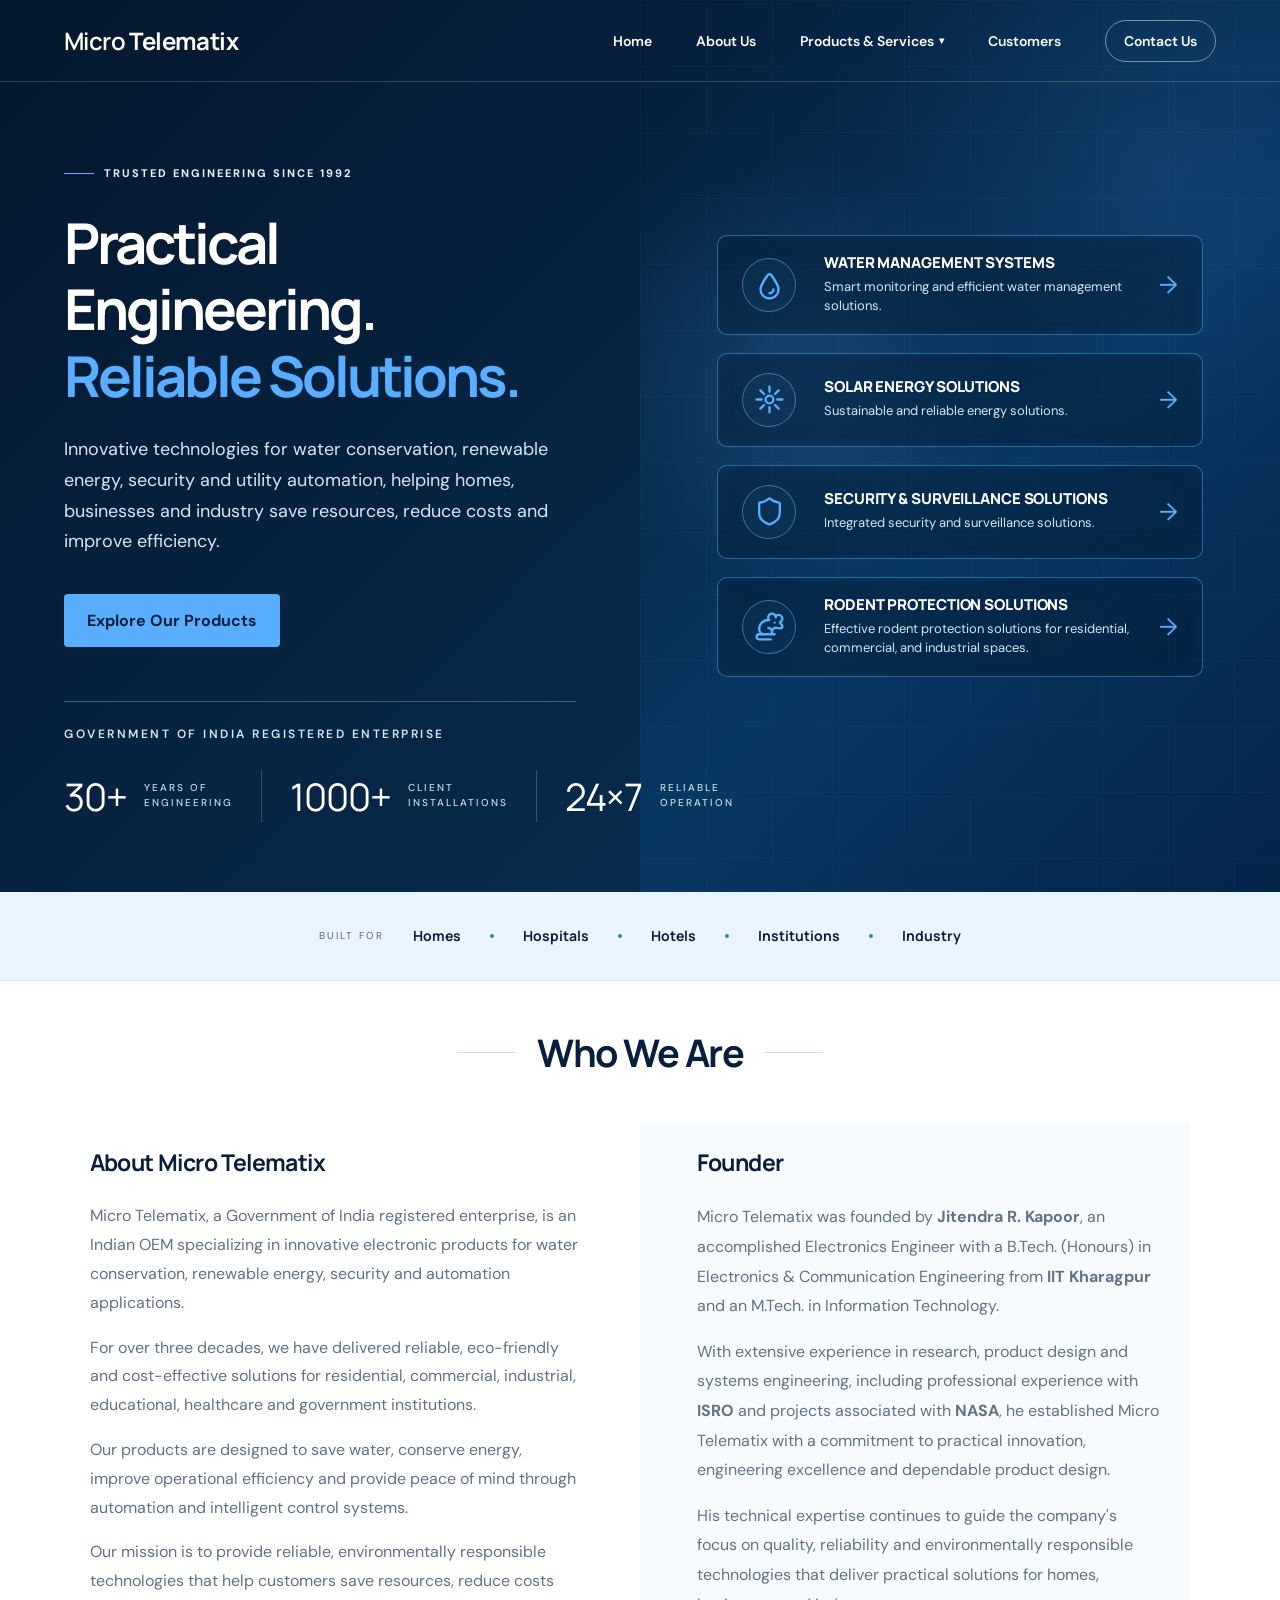
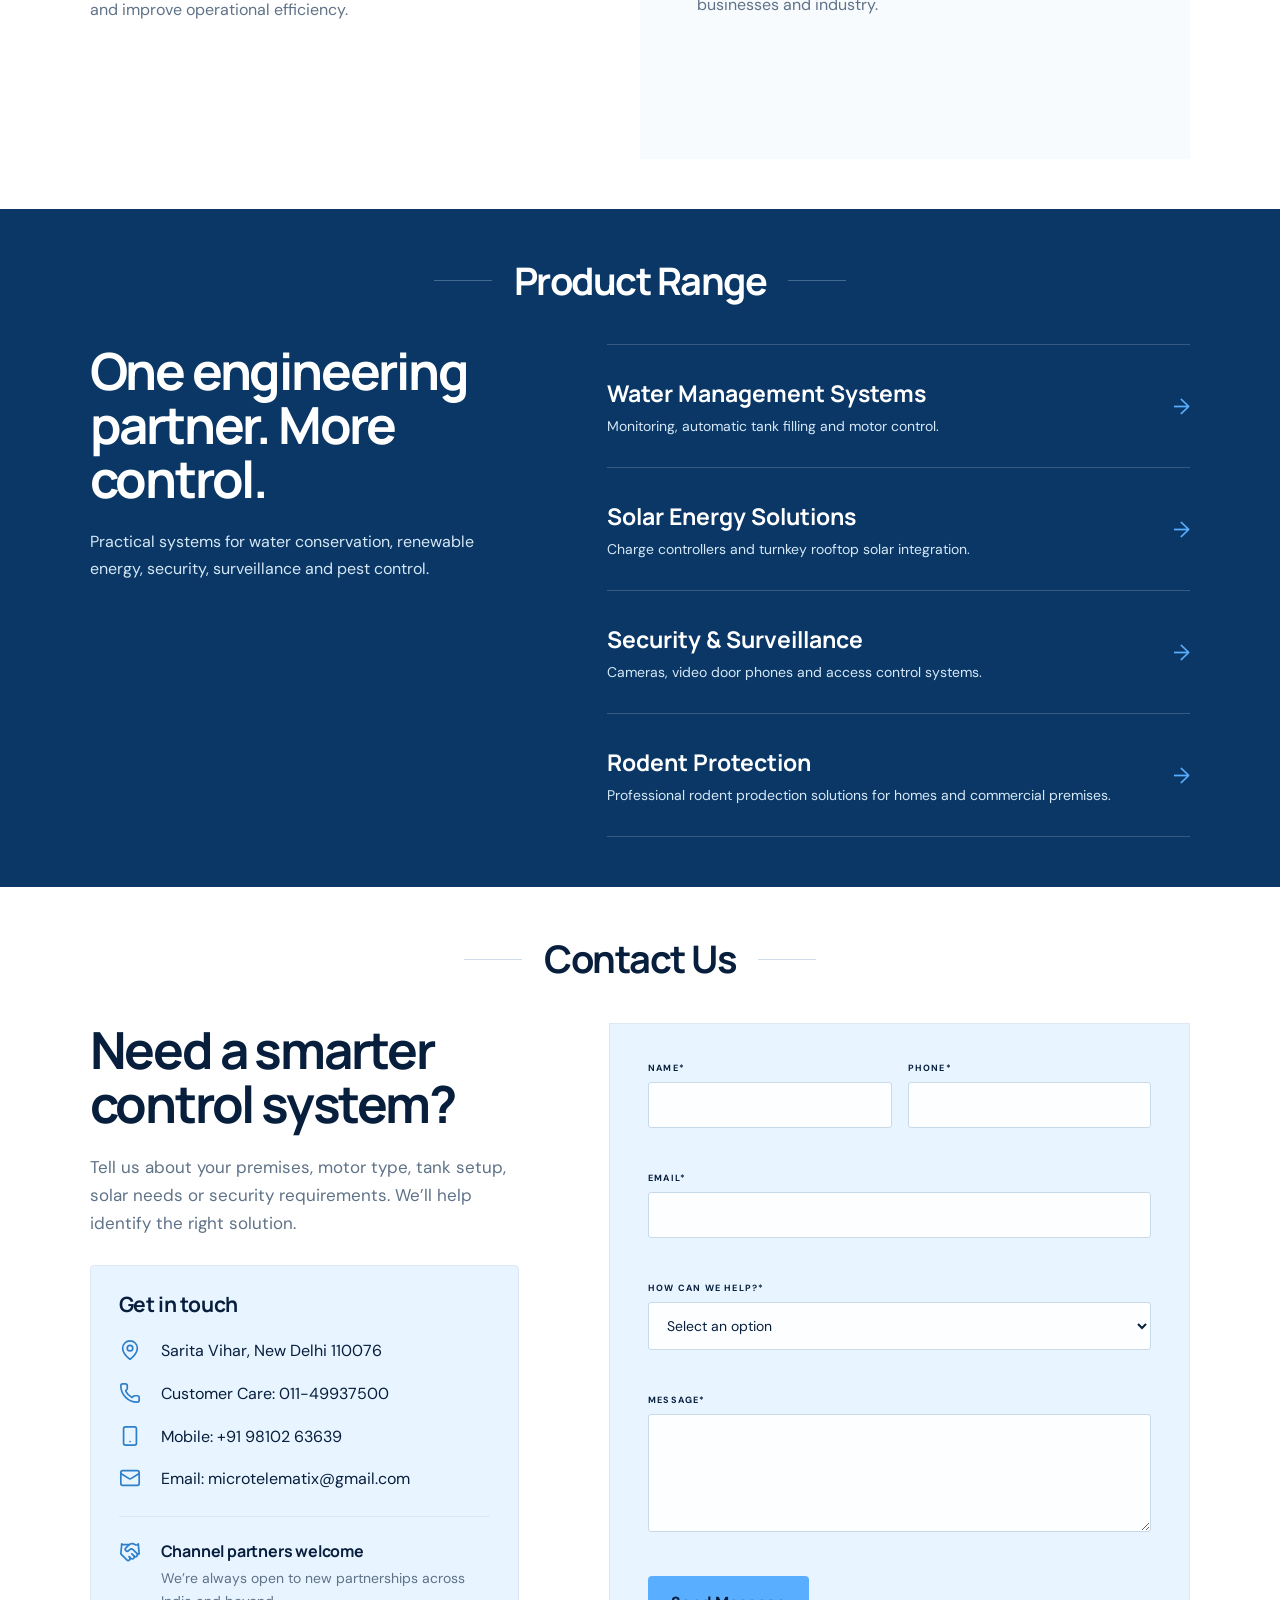
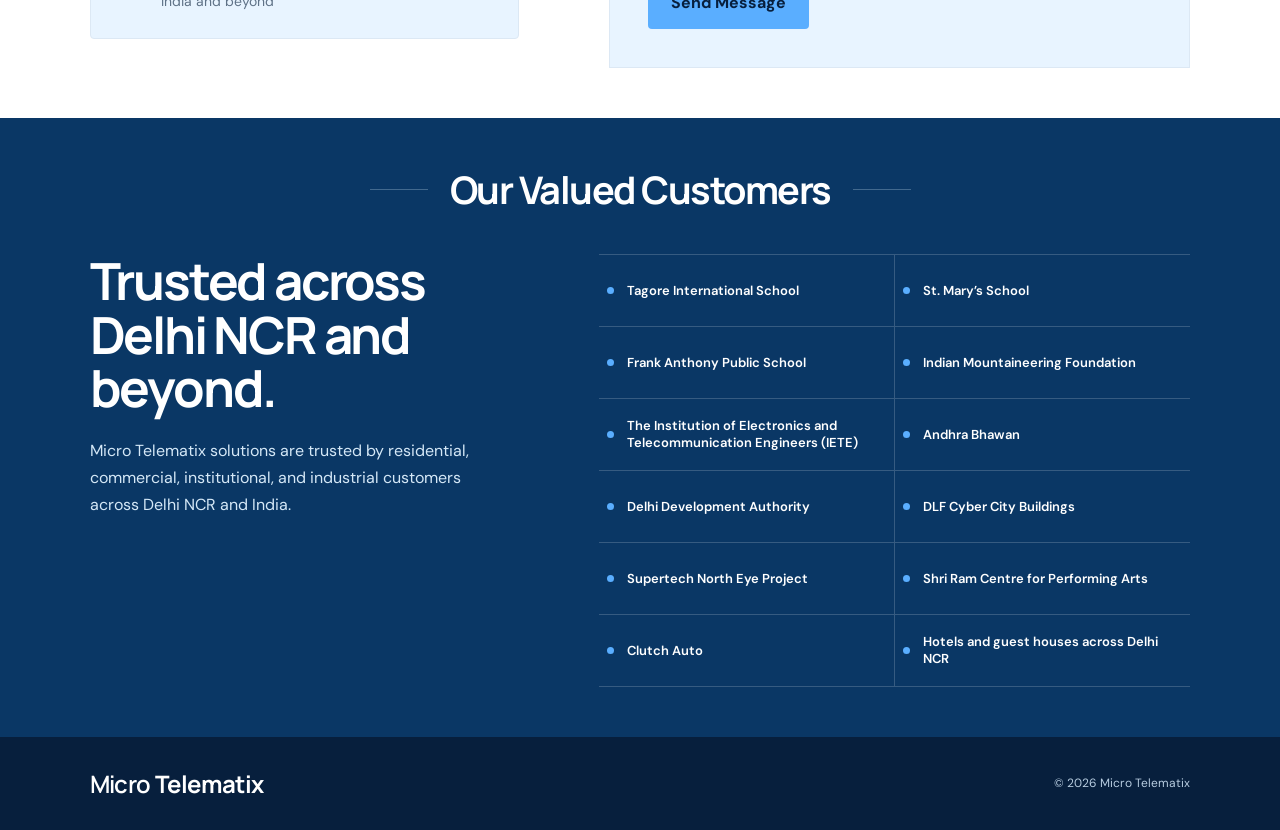
==== index.html @ 869d426f "Fix Web3Forms submission content type" ====
<!DOCTYPE html>
<html lang="en">
<head>
  <meta charset="UTF-8">
  <meta name="viewport" content="width=device-width, initial-scale=1.0">
  <meta name="description" content="Micro Telematix designs and manufactures reliable water conservation, motor control and solar electronics products.">
  <title>Micro Telematix | Smart Water & Energy Solutions</title>
  <link rel="preconnect" href="https://fonts.googleapis.com">
  <link rel="preconnect" href="https://fonts.gstatic.com" crossorigin>
  <link href="https://fonts.googleapis.com/css2?family=DM+Sans:wght@400;500;600;700&family=Manrope:wght@600;700;800&display=swap" rel="stylesheet">
  <link rel="stylesheet" href="styles.css">
</head>
<body>
  <header class="site-header">
    <a class="brand" href="#home" aria-label="Micro Telematix home">
      <span>Micro <strong>Telematix</strong></span>
    </a>
    <button class="menu-toggle" type="button" aria-label="Open navigation" aria-expanded="false">
      <span></span><span></span>
    </button>
    <nav class="site-nav" aria-label="Main navigation">
      <a href="#home">Home</a>
      <a href="#about">About Us</a>
      <div class="nav-dropdown">
        <a class="dropdown-trigger" href="#products" aria-haspopup="true">Products &amp; Services <span>▾</span></a>
        <div class="dropdown-menu" aria-label="Products and services">
          <a href="water-solutions.html">Water Management</a>
          <a href="solar-solutions.html">Solar Energy Solutions</a>
          <a href="security-surveillance.html">Security &amp; Surveillance</a>
          <a href="pest-control.html">Rodent Protection</a>
        </div>
      </div>
      <a href="#customers">Customers</a>
      <a class="nav-cta" href="#contact">Contact Us</a>
    </nav>
  </header>

  <main>
    <section class="hero" id="home">
      <div class="hero-content">
        <p class="eyebrow"><span></span> Trusted engineering since 1992</p>
        <h1>Practical Engineering.<br><em>Reliable Solutions.</em></h1>
        <p class="hero-copy">Innovative technologies for water conservation, renewable energy, security and utility automation, helping homes, businesses and industry save resources, reduce costs and improve efficiency.</p>
        <div class="hero-actions">
          <a class="button button-primary" href="#products">Explore Our Products</a>
        </div>
        <p class="registration-line">Government of India Registered Enterprise</p>
        <div class="hero-proof" aria-label="Company highlights">
          <div><strong>30+</strong><span>Years of<br>Engineering</span></div>
          <div><strong>1000+</strong><span>Client<br>Installations</span></div>
          <div><strong>24×7</strong><span>Reliable<br>Operation</span></div>
        </div>
      </div>
      <div class="hero-visual" aria-label="Integrated electronic systems links">
        <a class="solution-box box-water" href="water-solutions.html">
          <span class="box-icon" aria-hidden="true">
            <svg class="lucide-icon" viewBox="0 0 24 24"><path d="M12 22a7 7 0 0 0 7-7c0-2.8-3.8-8.5-5.7-11.1a1.6 1.6 0 0 0-2.6 0C8.8 6.5 5 12.2 5 15a7 7 0 0 0 7 7Z"></path><path d="M12 18a3 3 0 0 0 3-3"></path></svg>
          </span>
          <span class="solution-copy"><strong>Water Management Systems</strong><small>Smart monitoring and efficient water management solutions.</small></span>
          <b>→</b>
        </a>
        <a class="solution-box box-solar" href="solar-solutions.html">
          <span class="box-icon" aria-hidden="true">
            <svg class="lucide-icon" viewBox="0 0 24 24"><path d="M12 2v4"></path><path d="M12 18v4"></path><path d="m4.93 4.93 2.83 2.83"></path><path d="m16.24 16.24 2.83 2.83"></path><path d="M2 12h4"></path><path d="M18 12h4"></path><path d="m4.93 19.07 2.83-2.83"></path><path d="m16.24 7.76 2.83-2.83"></path><circle cx="12" cy="12" r="3"></circle></svg>
          </span>
          <span class="solution-copy"><strong>Solar Energy Solutions</strong><small>Sustainable and reliable energy solutions.</small></span>
          <b>→</b>
        </a>
        <a class="solution-box box-security" href="security-surveillance.html">
          <span class="box-icon" aria-hidden="true">
            <svg class="lucide-icon" viewBox="0 0 24 24"><path d="M20 13c0 5-3.5 7.5-7.66 8.95a1 1 0 0 1-.68-.01C7.5 20.5 4 18 4 13V6a1 1 0 0 1 1-1c2 0 4.5-1.2 6.24-2.72a1.17 1.17 0 0 1 1.52 0C14.51 3.81 17 5 19 5a1 1 0 0 1 1 1z"></path></svg>
          </span>
          <span class="solution-copy"><strong>Security &amp; Surveillance Solutions</strong><small>Integrated security and surveillance solutions.</small></span>
          <b>→</b>
        </a>
        <a class="solution-box box-automation" href="pest-control.html">
          <span class="box-icon" aria-hidden="true">
            <svg class="lucide-icon" viewBox="0 0 24 24"><path d="M13 22H4a2 2 0 0 1 0-4h12"></path><path d="M13.236 18a3 3 0 0 0-2.2-5"></path><path d="M16 9h.01"></path><path d="M16.82 3.94a3 3 0 1 1 3.237 4.868l1.815 2.587a1.5 1.5 0 0 1-1.5 2.1l-2.872-.453a3 3 0 0 0-3.5 3"></path><path d="M17 4.988a3 3 0 1 0-5.2 2.052A7 7 0 0 0 4 14.015 4 4 0 0 0 8 18"></path></svg>
          </span>
          <span class="solution-copy"><strong>Rodent Protection Solutions</strong><small>Effective rodent protection solutions for residential, commercial, and industrial spaces.</small></span>
          <b>→</b>
        </a>
      </div>
    </section>

    <section class="trust-strip">
      <span>Built for</span>
      <p>Homes</p><i></i><p>Hospitals</p><i></i><p>Hotels</p><i></i><p>Institutions</p><i></i><p>Industry</p>
    </section>

    <section class="about section" id="about">
      <div class="section-heading">
        <h2>Who We Are</h2>
      </div>
      <div class="about-panel">
        <div class="about-column">
          <h3>About Micro Telematix</h3>
          <p class="lead">Micro Telematix, a Government of India registered enterprise, is an Indian OEM specializing in innovative electronic products for water conservation, renewable energy, security and automation applications.</p>
          <p>For over three decades, we have delivered reliable, eco-friendly and cost-effective solutions for residential, commercial, industrial, educational, healthcare and government institutions.</p>
          <p>Our products are designed to save water, conserve energy, improve operational efficiency and provide peace of mind through automation and intelligent control systems.</p>
          <p>Our mission is to provide reliable, environmentally responsible technologies that help customers save resources, reduce costs and improve operational efficiency.</p>
        </div>
        <div class="about-column founder-column">
          <h3>Founder</h3>
          <p>Micro Telematix was founded by <strong>Jitendra R. Kapoor</strong>, an accomplished Electronics Engineer with a B.Tech. (Honours) in Electronics &amp; Communication Engineering from <strong>IIT Kharagpur</strong> and an M.Tech. in Information Technology.</p>
          <p>With extensive experience in research, product design and systems engineering, including professional experience with <strong>ISRO</strong> and projects associated with <strong>NASA</strong>, he established Micro Telematix with a commitment to practical innovation, engineering excellence and dependable product design.</p>
          <p>His technical expertise continues to guide the company's focus on quality, reliability and environmentally responsible technologies that deliver practical solutions for homes, businesses and industry.</p>
        </div>
      </div>
    </section>

    <section class="expertise section" id="products">
      <div class="section-heading section-heading-light">
        <h2>Product Range</h2>
      </div>
      <div class="expertise-intro">
        <h2>One engineering<br>partner. More control.</h2>
        <p>Practical systems for water conservation, renewable energy, security, surveillance and pest control.</p>
      </div>
      <div class="expertise-list">
        <a href="water-solutions.html"><div><h3>Water Management Systems</h3><p>Monitoring, automatic tank filling and motor control.</p></div><b>→</b></a>
        <a href="solar-solutions.html"><div><h3>Solar Energy Solutions</h3><p>Charge controllers and turnkey rooftop solar integration.</p></div><b>→</b></a>
        <a href="security-surveillance.html"><div><h3>Security & Surveillance</h3><p>Cameras, video door phones and access control systems.</p></div><b>→</b></a>
        <a href="pest-control.html"><div><h3>Rodent Protection</h3><p>Professional rodent prodection solutions for homes and commercial premises.</p></div><b>→</b></a>
      </div>
    </section>

    <section class="contact section" id="contact">
      <div class="section-heading">
        <h2>Contact Us</h2>
      </div>
      <div class="contact-copy">
        <h2>Need a smarter control system?</h2>
        <p>Tell us about your premises, motor type, tank setup, solar needs or security requirements. We’ll help identify the right solution.</p>
        <div class="contact-info-card">
          <h3>Get in touch</h3>
          <div class="contact-rows">
            <p class="contact-row"><svg class="lucide-icon" viewBox="0 0 24 24" aria-hidden="true"><path d="M20 10c0 4.993-5.539 10.193-7.399 11.799a1 1 0 0 1-1.202 0C9.539 20.193 4 14.993 4 10a8 8 0 0 1 16 0"></path><circle cx="12" cy="10" r="3"></circle></svg><span>Sarita Vihar, New Delhi 110076</span></p>
            <p class="contact-row"><svg class="lucide-icon" viewBox="0 0 24 24" aria-hidden="true"><path d="M13.832 16.568a1 1 0 0 0 1.213-.303l.355-.465A2 2 0 0 1 17 15h3a2 2 0 0 1 2 2v3a2 2 0 0 1-2 2A18 18 0 0 1 2 4a2 2 0 0 1 2-2h3a2 2 0 0 1 2 2v3a2 2 0 0 1-.8 1.6l-.468.351a1 1 0 0 0-.292 1.233 14 14 0 0 0 6.392 6.384"></path></svg><span>Customer Care: 011-49937500</span></p>
            <p class="contact-row"><svg class="lucide-icon" viewBox="0 0 24 24" aria-hidden="true"><rect width="14" height="20" x="5" y="2" rx="2" ry="2"></rect><path d="M12 18h.01"></path></svg><span>Mobile: +91 98102 63639</span></p>
            <p class="contact-row"><svg class="lucide-icon" viewBox="0 0 24 24" aria-hidden="true"><rect width="20" height="16" x="2" y="4" rx="2"></rect><path d="m22 7-8.97 5.7a1.94 1.94 0 0 1-2.06 0L2 7"></path></svg><a href="mailto:microtelematix@gmail.com">Email: microtelematix@gmail.com</a></p>
          </div>
          <div class="contact-card-divider"></div>
          <div class="contact-partner">
            <svg class="lucide-icon" viewBox="0 0 24 24" aria-hidden="true"><path d="m11 17 2 2a1 1 0 1 0 3-3"></path><path d="m14 14 2.5 2.5a1 1 0 1 0 3-3l-3.88-3.88a3 3 0 0 0-4.24 0l-.88.88a1 1 0 1 1-3-3l2.81-2.81a5.79 5.79 0 0 1 7.06-.87l.47.28a2 2 0 0 0 1.42.25L21 4"></path><path d="m21 3 1 11h-2"></path><path d="M3 3 2 14l6.5 6.5a1 1 0 1 0 3-3"></path><path d="M3 4h8"></path></svg>
            <div>
              <h4>Channel partners welcome</h4>
              <p>We’re always open to new partnerships across India and beyond</p>
            </div>
          </div>
        </div>
      </div>
      <form class="contact-form" action="https://api.web3forms.com/submit" method="POST" novalidate>
        <input type="hidden" name="access_key" value="400d9bea-aa05-4af8-a674-e8eb650a8ede">
        <input type="hidden" name="from_name" value="Micro Telematix Website">
        <input type="hidden" name="subject" value="New website enquiry">

        <div class="form-row">
          <label>Name*<input type="text" name="Name" required aria-describedby="name-error"><small class="field-error" id="name-error"></small></label>
          <label>Phone*<input type="tel" name="Phone" required aria-describedby="phone-error"><small class="field-error" id="phone-error"></small></label>
        </div>
        <label>Email*<input type="email" name="Email" required aria-describedby="email-error"><small class="field-error" id="email-error"></small></label>
        <label>How Can We Help?*
          <select name="Subject" required aria-describedby="subject-error">
            <option value="">Select an option</option>
            <option value="product-enquiry">Product Enquiry</option>
            <option value="installation-enquiry">Installation Enquiry</option>
            <option value="customer-support">Customer Support</option>
            <option value="dealer-enquiry">Dealer Enquiry</option>
            <option value="general-enquiry">General Enquiry</option>
          </select>
          <small class="field-error" id="subject-error"></small>
        </label>
        <div class="form-row dealer-extra-fields" hidden>
          <label>Business Name*<input type="text" name="Business Name" aria-describedby="business-name-error"><small class="field-error" id="business-name-error"></small></label>
          <label>Place of Business*<input type="text" name="Place of Business" aria-describedby="place-business-error"><small class="field-error" id="place-business-error"></small></label>
        </div>
        <label>Message*<textarea name="Message" rows="5" required aria-describedby="message-error"></textarea><small class="field-error" id="message-error"></small></label>
        <button class="button button-primary" type="submit">Send Message</button>
      </form>
    </section>

    <section class="customers section" id="customers">
      <div class="section-heading section-heading-light">
        <h2>Our Valued Customers</h2>
      </div>
      <div class="customers-heading">
        <h2>Trusted across<br>Delhi NCR and beyond.</h2>
        <p>Micro Telematix solutions are trusted by residential, commercial, institutional, and industrial customers across Delhi NCR and India.</p>
      </div>
      <div class="customer-list" aria-label="Selected Micro Telematix customers">
        <span>Tagore International School</span>
        <span>St. Mary’s School</span>
        <span>Frank Anthony Public School</span>
        <span>Indian Mountaineering Foundation</span>
        <span>The Institution of Electronics and Telecommunication Engineers (IETE)</span>
        <span>Andhra Bhawan</span>
        <span>Delhi Development Authority</span>
        <span>DLF Cyber City Buildings</span>
        <span>Supertech North Eye Project</span>
        <span>Shri Ram Centre for Performing Arts</span>
        <span>Clutch Auto</span>
        <span>Hotels and guest houses across Delhi NCR</span>
      </div>
    </section>

  </main>

  <footer>
    <a class="brand brand-light" href="#home">
      <span>Micro <strong>Telematix</strong></span>
    </a>
    <p>© <span id="year"></span> Micro Telematix</p>
  </footer>

  <script src="script.js"></script>
</body>
</html>
---- styles.css ----
:root {
  --ink: #071f3d;
  --ink-soft: #5f7287;
  --green: #2e7fca;
  --green-dark: #0a3765;
  --mint: #e8f4ff;
  --lime: #5aaeff;
  --cream: #ffffff;
  --white: #fff;
  --line: rgba(16, 43, 42, .14);
  --primary: #1269d3;
  --text-secondary: #26394d;
  --bg-light: #f7fbff;
  --bg-lighter: #f8fbff;
  --border-light: #dce8f4;
  --text-muted: #43566b;
  --hero-bg: #05172d;
  --hero-bg-secondary: #062746;
  --hero-bg-tertiary: #051d38;
  --hero-accent: #4da8ff;
  --hero-accent-light: #73beff;
  --hero-text: #f7fafc;
  --hero-muted: #d6e5f2;
  --display: "Manrope", sans-serif;
  --body: "DM Sans", sans-serif;
}

* { box-sizing: border-box; }
html { scroll-behavior: smooth; }
body { margin: 0; color: var(--ink); background: var(--cream); font-family: var(--body); }
a { color: inherit; text-decoration: none; }
button { font: inherit; }

.site-header {
  height: 82px; padding: 0 5vw; display: flex; align-items: center; justify-content: space-between;
  position: absolute; z-index: 10; width: 100%; border-bottom: 1px solid rgba(255,255,255,.18);
  color: white;
}
.brand { display: flex; align-items: center; gap: 11px; font: 600 24px var(--display); letter-spacing: -.6px; }
.site-nav { display: flex; align-items: center; gap: 44px; font-size: 14px; font-weight: 600; }
.site-nav a:not(.nav-cta):hover { color: var(--lime); }
.nav-cta { padding: 11px 18px; border: 1px solid rgba(255,255,255,.45); border-radius: 30px; }
.nav-dropdown { position: relative; }
.dropdown-trigger { display: inline-flex; align-items: center; gap: 5px; }
.dropdown-trigger span { font-size: 10px; }
.dropdown-menu { min-width: 230px; display: none; position: absolute; top: calc(100% + 18px); left: 0; padding: 12px; background: white; color: var(--ink); border-radius: 10px; box-shadow: 0 20px 55px rgba(13,45,76,.18); }
.dropdown-menu::before { content: ""; position: absolute; left: 0; right: 0; top: -18px; height: 18px; }
.dropdown-menu a { display: block; padding: 12px 13px; border-radius: 7px; color: var(--ink); }
.dropdown-menu a:hover { background: var(--mint); color: var(--ink); }
.nav-dropdown:hover .dropdown-menu, .nav-dropdown:focus-within .dropdown-menu { display: block; }
.menu-toggle { display: none; border: 0; background: none; padding: 8px; }

.hero { min-height: fit-content; display: grid; grid-template-columns: minmax(0, 1fr) minmax(0, 1fr); background: linear-gradient(135deg, #05172d, #082b4d 70%, #061d38); color: white; overflow: hidden; }
.page-hero { padding: 160px 7vw 95px; background: linear-gradient(135deg, var(--hero-bg), var(--hero-bg-secondary) 58%, var(--hero-bg-tertiary)); color: var(--hero-text); }
.page-hero h1 { max-width: 920px; }
.page-hero-subtitle { margin: 0 0 24px; color: var(--hero-accent-light); font: 800 clamp(26px, 3vw, 38px)/1.15 var(--display); letter-spacing: -1.4px; }
.page-hero > p:last-child { max-width: 720px; color: var(--hero-muted); font-size: 18px; line-height: 1.7; }
.solution-hero { color: var(--hero-text); }
.solution-hero-copy { position: relative; z-index: 2; }
.solution-hero .eyebrow { color: var(--hero-accent-light); }
.solution-hero .eyebrow span { width: 30px; background: var(--hero-accent); }
.solution-hero h1 { color: var(--hero-text); text-transform: none; }
.solution-hero .page-hero-subtitle { margin: -8px 0 24px; max-width: 680px; color: var(--hero-accent-light); font: 800 clamp(26px, 3vw, 38px)/1.15 var(--display); letter-spacing: -1.4px; }
.solution-hero-copy > p:not(.eyebrow, .page-hero-subtitle) { max-width: 590px; margin: 0; color: var(--hero-muted); font-size: 18px; line-height: 1.7; }
.solution-hero-visual { position: relative; z-index: 1; }
.solution-hero-visual svg, .solution-hero-visual > * { position: relative; z-index: 1; }
.solution-line-art { width: min(100%, 580px); height: auto; }
.solution-line-art * { fill: none; stroke: var(--hero-accent-light); stroke-width: 2; stroke-linecap: round; stroke-linejoin: round; opacity: .86; filter: drop-shadow(0 0 5px rgba(90,174,255,.34)); }
.water-products { background: linear-gradient(180deg, #fff 0%, var(--bg-light) 100%); }
.section-heading { margin-bottom: 48px; text-align: center; }
.section .section-heading h2 { display: inline-flex; align-items: center; gap: 22px; margin: 0; color: var(--ink); font: 700 clamp(28px, 3vw, 38px)/1.15 var(--display); letter-spacing: -1.5px; }
.section .section-heading h2::before, .section .section-heading h2::after { content: ""; width: 58px; height: 1px; flex: 0 1 58px; background: #cfdcea; }
.section .section-heading h2 span { color: var(--primary); }
.section .section-heading-light h2 { color: white; }
.section .section-heading-light h2::before, .section .section-heading-light h2::after { background: rgba(213,232,247,.28); }
.water-solution-rows { display: grid; gap: 38px; }
.water-solution-row { display: grid; grid-template-columns: .92fr 1fr 1fr; gap: 22px; align-items: stretch; }
.solution-category { padding: 32px 34px; background: linear-gradient(135deg, #eef7ff 0%, #f9fcff 100%); border-radius: 8px; }
.solution-category span { display: block; margin-bottom: 18px; color: var(--primary); font: 800 42px/1 var(--display); letter-spacing: -1.8px; }
.solution-category h3 { margin: 0 0 24px; color: var(--ink); font-size: 17px; line-height: 1.55; text-transform: uppercase; letter-spacing: -.2px; }
.solution-category p { margin: 0; color: var(--text-muted); font-size: 14px; line-height: 1.7; }

.card { padding: 26px 28px; background: white; border: 1px solid var(--border-light); border-radius: 8px; transition: transform .22s ease, box-shadow .22s ease; }
.card--hover:hover { transform: translateY(-4px); box-shadow: 0 24px 58px rgba(7,31,61,.14); }
.card--large { min-height: 260px; }

.solution-product-card { display: grid; grid-template-columns: 42% 1fr; gap: 24px; align-items: center; min-height: 260px; box-shadow: 0 18px 46px rgba(7,31,61,.1); }
.solution-product-card img { width: 100%; height: 190px; object-fit: contain; display: block; }
.solution-product-card h3 { margin: 0 0 10px; color: var(--primary); font-size: 22px; letter-spacing: -.5px; }
.solution-product-card p { margin: 0 0 16px; color: var(--ink); font-weight: 700; line-height: 1.45; }
.solution-product-card ul { margin: 0 0 18px; padding-left: 17px; color: var(--text-secondary); font-size: 13px; line-height: 1.7; }
.solution-product-card a { color: var(--primary); font-size: 13px; font-weight: 800; }
.solution-product-card a span { margin-left: 8px; }
.water-benefits-strip { margin-top: 46px; display: grid; grid-template-columns: repeat(4, 1fr); gap: 1px; padding: 28px 32px; background: #eef6ff; border-radius: 8px; }
.water-benefits-strip article { padding: 0 24px; border-left: 1px solid #d5e6f7; }
.water-benefits-strip article:first-child { border-left: 0; }
.water-benefits-strip strong { display: block; margin-bottom: 7px; color: var(--ink); font-size: 14px; }
.water-benefits-strip p { margin: 0; color: var(--text-muted); font-size: 13px; line-height: 1.55; }
.product-tabs { display: grid; gap: 34px; }
.tab-list { display: flex; justify-content: center; gap: 14px; overflow-x: auto; padding: 4px 4px 12px; scrollbar-width: thin; }
.tab-button { flex: 0 0 auto; display: inline-flex; align-items: center; gap: 10px; padding: 14px 22px; border: 1px solid var(--primary); border-radius: 999px; background: white; color: var(--primary); font: 800 14px/1 var(--body); box-shadow: 0 12px 30px rgba(7,31,61,.08); cursor: pointer; transition: background .2s ease, color .2s ease, border-color .2s ease, box-shadow .2s ease, transform .2s ease; white-space: nowrap; }
.tab-button .lucide-icon { width: 19px; height: 19px; flex: 0 0 auto; stroke-width: 2; }
.tab-button:hover { transform: translateY(-2px); box-shadow: 0 16px 36px rgba(7,31,61,.12); }
.tab-button:focus-visible { outline: 3px solid rgba(77,168,255,.35); outline-offset: 3px; }
.tab-button.is-active { background: var(--primary); color: white; border-color: var(--primary); box-shadow: 0 18px 42px rgba(18,105,211,.22); }
.tab-panel { animation: tabFade .22s ease both; }
.tab-panel[hidden] { display: none; }
@keyframes tabFade { from { opacity: 0; transform: translateY(8px); } to { opacity: 1; transform: translateY(0); } }
.tab-panel-intro { max-width: 820px; margin: 0 auto 28px; text-align: center; }
.tab-panel-intro h3 { margin: 0 0 12px; color: var(--ink); font: 800 clamp(26px, 3vw, 40px)/1.12 var(--display); letter-spacing: -1.2px; }
.tab-panel-intro p { margin: 0; color: var(--ink-soft); font-size: 17px; line-height: 1.7; }
.tab-panel-intro strong { display: block; margin: 0 0 16px; color: var(--primary); font: 800 20px/1.3 var(--display); letter-spacing: -.3px; }
.water-tab-benefits { display: flex; flex-wrap: wrap; justify-content: center; gap: 10px; margin: 0 auto 28px; max-width: 980px; }
.water-tab-benefits span { display: inline-flex; align-items: center; gap: 8px; padding: 10px 14px; border: 1px solid #d7e7f5; border-radius: 999px; background: #f5faff; color: var(--text-secondary); font-size: 13px; font-weight: 700; }
.water-tab-benefits span::before { content: "✓"; color: var(--primary); font-weight: 900; }
.tab-product-grid { display: grid; gap: 22px; }
.tab-product-grid.three-up { grid-template-columns: repeat(3, minmax(0, 1fr)); }
.tab-product-card { display: flex; flex-direction: column; min-height: 100%; padding: 26px; border-radius: 10px; box-shadow: 0 18px 42px rgba(7,31,61,.08); transition: transform .22s ease, box-shadow .22s ease, border-color .22s ease; }
.tab-product-card figure, .tab-feature-layout figure { display: flex; align-items: center; justify-content: center; margin: 0; background: var(--bg-light); border: 1px solid #e1ebf5; border-radius: 10px; overflow: hidden; }
.tab-product-card figure { height: 235px; margin-bottom: 22px; }
.tab-product-card img, .tab-feature-layout img { max-width: 88%; max-height: 88%; width: auto; height: auto; object-fit: contain; display: block; }
.tab-product-card h4 { margin: 0 0 12px; color: var(--primary); font: 800 21px/1.25 var(--display); letter-spacing: -.4px; }
.tab-product-card p { margin: 0 0 16px; color: var(--ink); line-height: 1.55; }
.tab-product-card ul, .tab-feature-list { margin: 0 0 22px; padding: 0; list-style: none; color: var(--text-secondary); line-height: 1.65; }
.tab-product-card li, .tab-feature-list li { position: relative; padding-left: 22px; }
.tab-product-card li::before, .tab-feature-list li::before { content: "✓"; position: absolute; left: 0; color: var(--primary); font-weight: 900; }
.tab-product-check-list li { display: flex; align-items: flex-start; gap: 10px; padding-left: 0; }
.tab-product-check-list li::before { content: none; }
.tab-product-check-list .lucide-icon { width: 20px; height: 20px; flex: 0 0 20px; margin-top: 2px; color: var(--primary); stroke-width: 2; }
.tab-product-card a:not(.button) { margin-top: auto; color: var(--primary); font-weight: 800; font-size: 14px; }
.tab-product-card a span { margin-left: 7px; }
.tab-feature-layout { display: grid; grid-template-columns: minmax(280px, .8fr) minmax(0, 1.2fr); gap: 42px; align-items: center; padding: 36px; border-radius: 10px; box-shadow: 0 18px 42px rgba(7,31,61,.08); }
.tab-feature-layout figure { min-height: 380px; }
.tab-feature-layout .tab-panel-intro { margin: 0; text-align: left; max-width: none; }
.tab-feature-list { display: grid; grid-template-columns: repeat(2, minmax(0, 1fr)); gap: 8px 22px; margin-top: 24px; }
.tab-feature-layout .button { margin-top: 4px; }
.borewell-card { grid-template-columns: minmax(280px, 40%) minmax(0, 60%); gap: 46px; align-items: stretch; }
.borewell-card figure { flex-direction: column; gap: 20px; min-height: 100%; padding: 26px; background: #f4f9ff; }
.borewell-card figure span { align-self: flex-start; color: var(--primary); font-size: 12px; font-weight: 800; letter-spacing: 2px; text-transform: uppercase; }
.borewell-card figure img { max-width: 92%; max-height: 470px; }
.borewell-card .tab-panel-intro { display: flex; flex-direction: column; justify-content: center; }
.borewell-card .tab-panel-intro h3 { max-width: 760px; margin-bottom: 14px; font-size: clamp(30px, 3vw, 44px); }
.borewell-card .tab-panel-intro p { margin-bottom: 22px; font-size: 18px; }
.full-auto-card .tab-panel-intro strong { margin-bottom: 18px; color: var(--primary); font-size: 18px; font-weight: 700; line-height: 1.3; }
.borewell-detail-group { margin-top: 24px; }
.borewell-detail-group h4 { display: flex; align-items: center; gap: 18px; margin: 0 0 18px; color: var(--primary); font: 800 18px/1.2 var(--display); letter-spacing: -.2px; }
.borewell-detail-group h4::after { content: ""; height: 1px; flex: 1; background: #d5e4f3; }
.borewell-check-list { display: grid; grid-template-columns: repeat(2, minmax(0, 1fr)); gap: 13px 24px; margin: 0; padding: 0; list-style: none; color: var(--text-secondary); font-size: 16px; line-height: 1.45; }
.borewell-check-list li { display: flex; align-items: flex-start; gap: 10px; min-width: 0; }
.borewell-check-list .lucide-icon { width: 20px; height: 20px; flex: 0 0 20px; margin-top: 1px; color: var(--primary); stroke-width: 2; }
.borewell-check-columns { display: grid; grid-template-columns: repeat(2, minmax(0, 1fr)); gap: 13px 24px; }
.borewell-check-list-column { margin: 0; padding: 0; list-style: none; color: var(--text-secondary); font-size: 16px; line-height: 1.45; }
.borewell-check-list-column li { display: flex; align-items: flex-start; gap: 10px; min-width: 0; }
.borewell-check-list-column li + li { margin-top: 13px; }
.borewell-check-list-column .lucide-icon { width: 20px; height: 20px; flex: 0 0 20px; margin-top: 1px; color: var(--primary); stroke-width: 2; }
.service-section { padding-top: 95px; }
.pest-service { display: grid; grid-template-columns: .85fr 1.15fr; gap: 9vw; background: white; }
.service-card-list { display: grid; gap: 14px; }
.service-card-list article { padding: 28px; background: var(--mint); border: 1px solid #d7e7f5; }
.service-card-list span { color: var(--green); font-size: 10px; font-weight: 700; }
.service-card-list h3 { margin: 12px 0 8px; font-size: 22px; }
.service-card-list p { margin: 0; color: var(--ink-soft); line-height: 1.6; }

.feature-strip { display: grid; gap: 0; width: 100%; margin-top: 34px; background: transparent; border: 0; }
.feature-strip article { display: grid; gap: 18px; align-items: start; padding: 22px 16px; background: transparent; border-left: 1px solid rgba(115,190,255,.24); }
.feature-strip article:first-child { border-left: 0; }
.feature-strip--4-cols { grid-template-columns: repeat(4, minmax(0, 1fr)); }
.feature-strip--3-cols { grid-template-columns: repeat(3, minmax(0, 1fr)); }

.solution-hero-features { max-width: 720px; }
.solution-hero-features article { min-height: 150px; }
.solution-hero-features .lucide-icon { width: 32px; height: 32px; color: var(--lime); padding: 7px; border: 1px solid rgba(90,174,255,.7); border-radius: 50%; }
.solution-hero-features span { display: grid; gap: 4px; color: white; line-height: 1.25; }
.solution-hero-features strong { color: white; font-size: 12px; font-weight: 800; line-height: 1.25; }
.solution-hero-features small { color: var(--hero-muted); font-size: 11px; line-height: 1.35; }

.solar-feature-strip { max-width: 620px; }
.solar-feature-strip article { display: flex; min-height: 0; gap: 20px; }
.solar-feature-strip .lucide-icon { flex: 0 0 32px; }
.solar-feature-strip span { display: block; }
.solar-feature-strip strong { display: block; }

.pest-feature-strip { max-width: 620px; }
.pest-feature-strip article { display: flex; min-height: 0; gap: 20px; }
.pest-feature-strip .lucide-icon { flex: 0 0 32px; }
.pest-feature-strip span { display: block; }
.pest-feature-strip strong { display: block; }

.pest-page { background: linear-gradient(180deg, #fff 0%, var(--bg-light) 100%); }
.pest-product { display: grid; grid-template-columns: .92fr 1.08fr; gap: 48px; align-items: center; min-height: 560px; padding: 38px; border-radius: 10px; box-shadow: 0 20px 55px rgba(7,31,61,.08); }
.pest-product + .pest-product, .pest-product + .pest-comparison, .pest-applications + .pest-comparison { margin-top: 34px; }
.pest-product-image { min-height: 420px; display: grid; place-items: center; border-radius: 8px; background: linear-gradient(135deg, #edf6ff 0%, var(--bg-lighter) 100%); }
.pest-product-image-soft { background: linear-gradient(135deg, var(--bg-lighter) 0%, #e9f4ff 100%); }
.pest-product-photo { display: block; width: min(100%, 420px); max-height: 390px; object-fit: contain; filter: drop-shadow(20px 28px 34px rgba(7,31,61,.22)); }
.pest-product-photo-wide { width: min(100%, 520px); }
.pest-product-copy .product-model { margin: 0 0 26px; color: var(--primary); text-transform: uppercase; font: 800 clamp(22px, 2vw, 26px)/1 var(--display); letter-spacing: .8px; }
.pest-product-copy .product-title { max-width: 720px; margin: 0 0 28px; color: var(--ink); font: 800 clamp(42px, 4.4vw, 54px)/1.08 var(--display); letter-spacing: -2px; }
.pest-product-copy .product-title-subheading { font: 500 clamp(26px, 3vw, 38px)/1.15 var(--display); letter-spacing: -1.4px; }
.pest-product-copy h3 { margin: 0 0 14px; color: var(--primary); font: 800 14px var(--display); text-transform: uppercase; letter-spacing: 1px; }
.pest-product-copy > p:not(.product-type):not(.product-model) { max-width: 700px; margin: 0 0 28px; color: var(--ink-soft); font-size: 16px; line-height: 1.75; }
.pest-spec-grid, .pest-spec-grid-compact { display: grid; grid-template-columns: repeat(auto-fit, minmax(190px, 1fr)); gap: 10px; margin: 0 0 30px; background: transparent; }
.pest-spec-grid span { min-height: 72px; display: grid; grid-template-columns: 34px 1fr; gap: 12px; align-items: center; padding: 14px 15px; background: var(--bg-lighter); border: 1px solid var(--border-light); border-radius: 8px; color: var(--ink); font-size: 12px; font-weight: 800; line-height: 1.35; }
.pest-spec-grid .lucide-icon { width: 26px; height: 26px; color: var(--primary); stroke-width: 1.7; }
.pest-applications { margin-top: 38px; padding: 10px 0 0; }
.pest-application-grid { display: grid; grid-template-columns: repeat(6, 1fr); gap: 1px; background: #d8e6f5; border-top: 1px solid #d8e6f5; border-bottom: 1px solid #d8e6f5; }
.pest-application-grid article { padding: 24px 18px; background: var(--bg-lighter); }
.pest-application-grid .lucide-icon { width: 36px; height: 36px; margin-bottom: 14px; color: var(--primary); stroke-width: 1.6; }
.pest-application-grid h3 { margin: 0 0 10px; color: var(--ink); font-size: 14px; line-height: 1.25; }
.pest-application-grid ul { margin: 0; padding-left: 16px; color: #34475d; font-size: 12px; line-height: 1.65; }
.pest-comparison { margin-top: 34px; padding: 34px 44px; background: white; border: 1px solid var(--border-light); border-radius: 10px; box-shadow: 0 16px 42px rgba(7,31,61,.06); }
.pest-comparison .section-heading { margin-bottom: 24px; }
.section .pest-comparison .section-heading h2 { font-weight: 500; }
.pest-comparison table { width: 100%; border-collapse: collapse; font-size: 13px; }
.pest-comparison th, .pest-comparison td { padding: 12px 16px; border: 1px solid var(--border-light); text-align: center; vertical-align: middle; }
.pest-comparison th { background: #eef6ff; color: var(--primary); font: 800 13px var(--display); }
.pest-comparison td:first-child { text-align: left; color: var(--ink); font-weight: 800; }
.pest-final-cta { margin-top: 34px; display: flex; align-items: center; justify-content: space-between; gap: 30px; padding: 48px; border-radius: 10px; background: linear-gradient(135deg, #05172d 0%, #062746 58%, #051d38 100%); color: white; overflow: hidden; }
.pest-final-cta .page-hero-subtitle { margin: 0; color: white; font-weight: 500; }
.hero-content { padding: 155px 5vw 70px; position: relative; z-index: 2; }
.eyebrow, .section-kicker { text-transform: uppercase; letter-spacing: 2px; font-size: 11px; font-weight: 700; }
.eyebrow { color: var(--mint); display: flex; align-items: center; gap: 10px; }
.eyebrow span { width: 30px; height: 1px; background: var(--lime); }
h1, h2, h3 { font-family: var(--display); margin-top: 0; }
h1 { margin: 30px 0 25px; font-size: clamp(40px, 4.4vw, 60px); line-height: 1.18; letter-spacing: -3px; max-width: 760px; }
h1 em { color: var(--lime); font-style: normal; }
.hero-copy { max-width: 590px; color: #d6e5f2; font-size: 18px; line-height: 1.7; }
.hero-copy-secondary { margin-top: -8px; font-size: 15px; color: #c6d9eb; }
.hero-actions { margin-top: 37px; display: flex; gap: 30px; align-items: center; }
.registration-line { max-width: 760px; margin: 54px 0 0; padding-top: 24px; border-top: 1px solid rgba(214,229,242,.28); color: #d6e5f2; text-align: left; text-transform: uppercase; letter-spacing: 2.5px; font-size: 12px; font-weight: 600; }
.hero-proof { max-width: 760px; margin-top: 28px; padding-top: 0; display: grid; grid-template-columns: repeat(3, 1fr); }
.hero-proof div { display: flex; align-items: center; gap: 18px; padding: 0 28px; border-left: 1px solid rgba(214,229,242,.22); }
.hero-proof div:first-child { padding-left: 0; border-left: 0; }
.hero-proof strong { font: 400 clamp(26px, 3vw, 38px) var(--display); letter-spacing: -1.2px; color: white; }
.hero-proof span { color: #c9dcec; text-transform: uppercase; letter-spacing: 2px; font-size: 10px; font-weight: 500; line-height: 1.45; }
.button { display: inline-flex; align-items: center; justify-content: center; gap: 25px; padding: 16px 23px; border-radius: 4px; font-weight: 700; }
.button-primary { background: var(--lime); color: var(--ink); }
.button-primary:hover { background: white; }
.text-link { font-weight: 700; border-bottom: 1px solid rgba(255,255,255,.4); padding-bottom: 6px; }
.text-link span { margin-left: 8px; }

.hero-visual { position: relative; background: linear-gradient(135deg, #061d39 0%, #073862 55%, #05244a 100%); display: grid; align-content: center; gap: 24px; padding: 130px 7vw 80px 5vw; overflow: hidden; }
.hero-visual::before { content: ""; position: absolute; inset: 0; background: radial-gradient(circle at 25% 42%, rgba(90,174,255,.16), transparent 31%), radial-gradient(circle at 80% 18%, rgba(90,174,255,.09), transparent 32%); }
.hero-visual::after { content: ""; position: absolute; inset: 0; background-image: linear-gradient(rgba(90,174,255,.035) 1px, transparent 1px), linear-gradient(90deg, rgba(90,174,255,.035) 1px, transparent 1px); background-size: 66px 66px; pointer-events: none; }
#home .hero-visual { place-content: center; gap: 18px; padding: 100px 2vw 80px; }
.solution-box { position: relative; z-index: 3; min-height: 94px; display: grid; grid-template-columns: 62px 1fr auto; align-items: center; gap: 20px; width: 100%; max-width: none; justify-self: center; padding: 18px 24px; border: 1px solid rgba(90,174,255,.48); border-radius: 10px; background: rgba(4,25,48,.42); color: white; box-shadow: inset 0 0 24px rgba(90,174,255,.045); transition: border-color .2s ease, background .2s ease; }
.solution-box::before, .solution-box::after { display: none; }
.solution-box:hover { border-color: rgba(143,208,255,.9); background: rgba(9,57,101,.62); }
.solution-copy { display: grid; gap: 6px; min-width: 0; }
.solution-box strong { color: white; font: 800 15px/1.2 var(--display); text-transform: uppercase; letter-spacing: -.1px; }
.solution-box small { max-width: 315px; color: var(--hero-muted); font-size: 13px; line-height: 1.45; }
.solution-box b { color: var(--lime); font-size: 24px; font-weight: 400; line-height: 1; }
.box-icon { width: 54px; height: 54px; position: relative; display: grid; place-items: center; color: var(--lime); border: 1px solid rgba(90,174,255,.52); border-radius: 50%; background: rgba(90,174,255,.045); }
.box-icon .lucide-icon { width: 31px; height: 31px; stroke-width: 1.8; }

.trust-strip { min-height: 88px; display: flex; align-items: center; justify-content: center; gap: 29px; padding: 20px 5vw; background: #eaf4ff; }
.trust-strip span { text-transform: uppercase; letter-spacing: 2px; font-size: 10px; opacity: .65; }
.trust-strip p { margin: 0; font: 700 14px var(--display); }
.trust-strip i { width: 4px; height: 4px; background: var(--green); border-radius: 50%; }
.section { padding: 50px 7vw; }
.section-kicker { color: var(--green); margin-bottom: 28px; }
.section h2 { font-size: clamp(38px, 5vw, 65px); line-height: 1.05; letter-spacing: -3px; }
.about { background: white; border-top: 1px solid rgba(22,58,95,.1); }
.about-panel { display: grid; grid-template-columns: 1fr 1px 1fr; gap: 56px; align-items: start; background: linear-gradient(90deg, white 0 50%, #f8fbfe 50% 100%); }
.about-panel::before { content: ""; grid-column: 2; grid-row: 2; align-self: stretch; width: 1px; margin: 34px 0 28px; background: rgba(22,58,95,.12); }
.about-column { padding: 0; }
.about-column + .about-column { grid-column: 3; background: transparent; }
.founder-column { padding: 0 30px 0 0; }
.about h2 { max-width: 520px; margin-bottom: 28px; }
.about-column h3 { margin: 24px 0 24px; font-size: clamp(18px, 1.8vw, 26px); letter-spacing: -.6px; }
.about-column > p:not(.section-kicker) { color: var(--ink-soft); font-size: 16px; line-height: 1.8; }
.about-column .lead { font-size: 22px; line-height: 1.48; color: var(--ink); }
.founder-column p:not(.section-kicker) { color: var(--ink-soft); font-size: 16px; line-height: 1.85; }

.products { background: white; }
.split-section-heading { display: flex; align-items: end; justify-content: space-between; gap: 40px; margin-bottom: 60px; }
.split-section-heading h2 { margin-bottom: 0; }
.split-section-heading > p { max-width: 400px; color: var(--ink-soft); line-height: 1.7; }
.water-benefit { display: grid; grid-template-columns: .8fr 1.2fr; gap: 7vw; align-items: center; margin: -20px 0 45px; padding: 28px 32px; background: var(--mint); border-left: 5px solid var(--green); }
.water-benefit span, .water-benefit strong { display: block; }
.water-benefit span { margin-bottom: 6px; color: var(--green); text-transform: uppercase; letter-spacing: 1.5px; font-size: 10px; font-weight: 700; }
.water-benefit strong { font: 800 24px var(--display); }
.water-benefit ul { display: grid; grid-template-columns: repeat(3, 1fr); gap: 20px; list-style: none; margin: 0; padding: 0; }
.water-benefit li { position: relative; padding-left: 18px; color: var(--ink-soft); font-size: 12px; line-height: 1.5; }
.water-benefit li::before { content: "✓"; position: absolute; left: 0; color: var(--green); font-weight: 700; }
.product-grid { display: grid; grid-template-columns: repeat(3, 1fr); gap: 22px; }
.product-card { border: 1px solid var(--line); background: white; transition: transform .25s, box-shadow .25s; }
.product-card:hover { transform: translateY(-6px); box-shadow: 0 22px 60px rgba(16,43,42,.1); }
.product-image { height: 310px; position: relative; display: grid; place-items: center; overflow: hidden; }
.product-image-monitor { background: #eef6fd; }
.product-image-controller { background: #eef6fd; }
.product-image-panel { background: #e9edf1; }
.image-label { position: absolute; top: 18px; left: 18px; font-size: 9px; letter-spacing: 1.5px; text-transform: uppercase; color: rgba(16,43,42,.45); }
.product-number { position: absolute; right: 18px; bottom: 14px; font: 800 42px var(--display); color: rgba(16,43,42,.1); }
.product-photo { width: 100%; height: 100%; display: block; object-fit: contain; padding: 18px; }
.photo-pair { width: 100%; height: 100%; display: grid; grid-template-columns: 1.12fr .88fr; gap: 7px; padding: 15px; }
.photo-pair img { width: 100%; height: 100%; min-width: 0; display: block; object-fit: cover; object-position: center; }
.starter-gallery { width: 100%; height: 100%; display: grid; grid-template-columns: 1.2fr .8fr; gap: 7px; padding: 15px; }
.starter-gallery img { width: 100%; height: 100%; min-width: 0; display: block; object-fit: cover; object-position: center; }
.device { position: relative; z-index: 1; color: white; text-align: center; box-shadow: 20px 30px 35px rgba(16,43,42,.24); transform: rotate(-5deg); }
.device-name { display: block; font: 800 10px var(--display); letter-spacing: 1px; }
.device small { font-size: 6px; letter-spacing: 1px; }
.monitor-device { width: 145px; height: 190px; padding: 28px 18px; border-radius: 10px; background: #285b87; border: 6px solid #477da8; }
.level-lights { display: flex; justify-content: center; gap: 7px; margin: 44px 0 23px; }
.level-lights i { width: 10px; height: 10px; border-radius: 50%; background: #6db7ee; box-shadow: 0 0 12px #6db7ee; }
.level-lights i:last-child { background: #ef6958; box-shadow: 0 0 12px #ef6958; }
.controller-device { width: 150px; height: 205px; padding: 24px; border-radius: 7px; background: #e9e9df; border: 6px solid #f7f5ed; color: var(--ink); }
.dial { width: 58px; height: 58px; display: block; margin: 28px auto 17px; border: 8px solid #173d68; border-radius: 50%; background: #8fd0ff; }
.device-lights { display: flex; justify-content: center; gap: 22px; margin-bottom: 13px; }
.device-lights i { width: 9px; height: 9px; border-radius: 50%; background: #ef6958; }
.device-lights i:last-child { background: #4b9bd4; }
.panel-device { width: 185px; height: 220px; padding: 24px; border-radius: 4px; background: #315f87; border: 7px solid #4d7ca3; }
.meter { width: 76px; height: 45px; margin: 25px auto 20px; background: #dceaf6; border: 5px solid #122a31; }
.panel-controls { display: flex; justify-content: center; gap: 14px; margin-bottom: 18px; }
.panel-controls i { width: 18px; height: 18px; border-radius: 50%; background: #ef5952; border: 3px solid #162d34; }
.panel-controls i:nth-child(2) { background: #4b9bd4; }
.panel-controls i:nth-child(3) { background: #eac14c; }
.product-body { padding: 30px; }
.product-type { margin: 0 0 11px; color: var(--green); text-transform: uppercase; font-size: 10px; font-weight: 700; letter-spacing: 1.5px; }
.product-body h3 { margin-bottom: 14px; font-size: 24px; letter-spacing: -1px; }
.product-body > p:not(.product-type) { min-height: 72px; color: var(--ink-soft); line-height: 1.6; font-size: 14px; }
.product-body ul { list-style: none; padding: 18px 0 0; margin: 20px 0; border-top: 1px solid var(--line); }
.product-body li { position: relative; padding: 5px 0 5px 20px; font-size: 13px; }
.product-body li::before { content: "✓"; position: absolute; left: 0; color: var(--green); font-weight: bold; }
.product-footer { padding-top: 20px; border-top: 1px solid var(--line); display: flex; align-items: center; justify-content: space-between; gap: 10px; }
.product-footer strong { font: 800 18px var(--display); }
.product-footer small { display: block; margin-top: 2px; color: var(--ink-soft); font: 400 9px var(--body); }
.product-footer a { color: var(--green); font-size: 12px; font-weight: 700; }
.bulk-note { text-align: center; color: var(--ink-soft); font-size: 13px; margin: 30px 0 0; }
.future-product { max-width: 760px; margin: 42px auto 0; padding: 27px 30px; display: grid; grid-template-columns: 58px 1fr; gap: 20px; align-items: center; border: 1px dashed #9ebbd2; background: #f4f9fd; }
.future-icon { width: 52px; height: 52px; display: grid; place-items: center; border-radius: 50%; background: var(--mint); color: var(--green); font: 400 30px var(--display); }
.future-product h3 { margin: 0 0 8px; font-size: 20px; }
.future-product p:last-child { margin: 0; color: var(--ink-soft); font-size: 13px; line-height: 1.6; }
.product-assurance { display: grid; grid-template-columns: repeat(3, 1fr); gap: 1px; margin-top: 42px; background: var(--line); border: 1px solid var(--line); }
.product-assurance article { padding: 27px; background: white; }
.product-assurance span { color: var(--green); font-size: 10px; font-weight: 700; }
.product-assurance h3 { margin: 13px 0 8px; font-size: 18px; }
.product-assurance p { margin: 0; color: var(--ink-soft); font-size: 12px; line-height: 1.6; }
.alternate-gallery { margin-top: 45px; display: grid; grid-template-columns: .8fr repeat(3, 1fr); gap: 12px; align-items: stretch; }
.alternate-gallery > div { padding: 25px; display: flex; flex-direction: column; justify-content: center; background: var(--ink); color: white; }
.alternate-gallery h3 { margin: 0; font-size: 21px; }
.alternate-gallery img { width: 100%; height: 210px; object-fit: cover; background: #dce8f2; }

.security { display: grid; grid-template-columns: 1fr 1fr; gap: 8vw; align-items: center; background: #eef1f4; }
.security-gallery { min-height: 570px; position: relative; }
.camera-image { position: absolute; margin: 0; background: white; box-shadow: 0 24px 60px rgba(16,43,42,.16); overflow: hidden; }
.camera-image img { width: 100%; height: 100%; object-fit: contain; display: block; padding: 28px; }
.camera-bullet { width: 75%; height: 350px; left: 0; top: 0; }
.camera-dome { width: 43%; height: 270px; right: 0; bottom: 0; border: 12px solid var(--ink); }
.security-badge { position: absolute; right: 8%; top: 37%; width: 120px; height: 120px; display: grid; place-items: center; text-align: center; border-radius: 50%; background: var(--ink); color: white; text-transform: uppercase; letter-spacing: 1.5px; font: 700 11px/1.5 var(--display); }
.security-copy h2 { margin-bottom: 25px; }
.security-lead { color: var(--ink-soft); font-size: 17px; line-height: 1.75; }
.security-services { margin: 30px 0; border-top: 1px solid var(--line); }
.security-services div { display: grid; grid-template-columns: 40px 1fr; gap: 15px; padding: 18px 0; border-bottom: 1px solid var(--line); }
.security-services span { color: var(--green); font-size: 10px; font-weight: 700; }
.security-services p { margin: 0; color: var(--ink-soft); font-size: 13px; line-height: 1.5; }
.security-services strong { display: block; margin-bottom: 3px; color: var(--ink); font: 700 16px var(--display); }
.button-dark { background: var(--ink); color: white; }
.button-dark:hover { background: var(--green); }

.solar { display: grid; grid-template-columns: .8fr 1.2fr; gap: 8vw; align-items: center; background: #2f79b7; color: white; }
.solar-copy > p:not(.section-kicker) { max-width: 520px; color: #d5e8f7; font-size: 17px; line-height: 1.75; }
.solar-copy ul { list-style: none; padding: 0; margin: 35px 0 0; }
.solar-copy li { padding: 12px 0 12px 27px; position: relative; border-bottom: 1px solid rgba(255,255,255,.14); font-size: 14px; }
.solar-copy li::before { content: "✓"; position: absolute; left: 0; color: var(--lime); }
.solar-product { background: white; padding: 20px; color: var(--ink); box-shadow: 0 35px 80px rgba(0,0,0,.25); transform: rotate(1.5deg); }
.solar-product img { display: block; width: 100%; max-height: 520px; object-fit: cover; }
.solar-product div { display: flex; justify-content: space-between; align-items: center; gap: 20px; padding: 20px 8px 5px; }
.solar-product span { color: var(--green); text-transform: uppercase; letter-spacing: 1.5px; font-size: 9px; }
.solar-product strong { font: 700 17px var(--display); }
.solar-hero-art .solution-line-art { width: min(100%, 620px); }
.security-hero-visual { place-items: center; }
.security-needs { padding-bottom: 80px; background: linear-gradient(180deg, #fff 0%, var(--bg-light) 100%); }
.security-needs-grid { display: grid; grid-template-columns: repeat(5, minmax(0, 1fr)); gap: 18px; }
.security-need-card { min-height: 625px; height: 100%; display: flex; flex-direction: column; padding: 24px 18px 0; background: white; border: 1px solid var(--border-light); border-radius: 8px; overflow: hidden; }
.security-need-card h3 { min-height: 58px; display: flex; align-items: center; justify-content: center; margin: 0; color: var(--primary); font: 800 clamp(20px, 1.35vw, 22px)/1.2 var(--display); text-align: center; letter-spacing: -.3px; }
.security-need-image { width: 100%; height: 240px; display: flex; align-items: center; justify-content: center; overflow: hidden; margin: 8px 0 22px; }
.security-need-image img { display: block; max-width: 85%; max-height: 85%; width: auto; height: auto; object-fit: contain; }
.security-need-card ul { flex: 1; display: grid; align-content: start; gap: 11px; margin: 0 0 24px; padding: 0; list-style: none; }
.security-need-card li { display: grid; grid-template-columns: 18px 1fr; gap: 9px; align-items: start; color: #34475d; font-size: 13px; line-height: 1.45; }
.security-need-card li .lucide-icon { width: 17px; height: 17px; margin-top: 1px; color: var(--primary); stroke-width: 1.9; }
.security-need-callout { min-height: 82px; display: grid; grid-template-columns: 26px 1fr; gap: 10px; align-items: center; margin: auto -18px 0; padding: 17px 18px; border-top: 1px solid var(--border-light); background: #eef6ff; color: var(--ink); font: 800 13px/1.35 var(--display); }
.security-need-callout .lucide-icon { width: 24px; height: 24px; color: var(--primary); stroke-width: 1.7; }
.security-trust { padding-bottom: 54px; background: white; }
.security-trust-features { display: grid; grid-template-columns: repeat(5, minmax(0, 1fr)); border: 1px solid var(--border-light); background: var(--bg-lighter); }
.security-trust-features article { min-height: 270px; display: grid; align-content: start; justify-items: center; gap: 17px; padding: 38px 22px; text-align: center; background: rgba(255,255,255,.72); border-left: 1px solid var(--border-light); }
.security-trust-features article:first-child { border-left: 0; }
.security-trust-features .lucide-icon { width: 58px; height: 58px; color: var(--primary); stroke-width: 1.6; }
.security-trust-features h3 { margin: 12px 0 0; color: var(--ink); font: 800 18px/1.25 var(--display); letter-spacing: -.4px; }
.security-trust-features p { max-width: 260px; margin: 0; color: var(--ink-soft); font-size: 15px; line-height: 1.7; }
.security-trust-strip { display: grid; grid-template-columns: repeat(5, minmax(0, 1fr)); margin-top: 42px; background: var(--ink); color: white; }
.security-trust-strip article { min-height: 112px; display: grid; grid-template-columns: 44px 1fr; gap: 16px; align-items: center; padding: 26px 24px; border-left: 1px solid rgba(255,255,255,.18); }
.security-trust-strip article:first-child { border-left: 0; }
.security-trust-strip .lucide-icon { width: 42px; height: 42px; color: #d8ecff; stroke-width: 1.6; }
.security-trust-strip span { color: white; font: 800 14px/1.35 var(--display); text-transform: uppercase; letter-spacing: .45px; }
.security-promise { padding-top: 0; padding-bottom: 42px; background: white; }
.security-promise-panel { display: grid; grid-template-columns: 1.35fr 2fr; align-items: center; min-height: 190px; background: var(--bg-lighter); border: 1px solid var(--border-light); border-radius: 10px; overflow: hidden; }
.security-promise-copy { padding: 34px 42px; }
.security-promise-copy p { margin: 0; font-family: var(--display); font-size: clamp(25px, 2.4vw, 34px); line-height: 1.22; letter-spacing: -1.2px; }
.security-promise-copy p:first-child { color: var(--ink); font-weight: 700; }
.security-promise-copy p:last-child { margin-top: 7px; color: var(--primary); font-weight: 800; }
.security-promise-audience { display: grid; grid-template-columns: repeat(3, minmax(0, 1fr)); height: 100%; border-left: 1px solid var(--border-light); }
.security-promise-audience article { display: grid; align-content: center; justify-items: center; gap: 10px; min-height: 190px; padding: 28px 20px; text-align: center; border-left: 1px solid var(--border-light); }
.security-promise-audience article:first-child { border-left: 0; }
.security-promise-audience .lucide-icon { width: 54px; height: 54px; color: var(--primary); stroke-width: 1.55; }
.security-promise-audience h3 { margin: 13px 0 0; color: var(--ink); font: 800 18px/1.2 var(--display); letter-spacing: -.4px; }
.security-promise-audience p { margin: 0; color: var(--ink-soft); font-size: 15px; line-height: 1.45; }
.security-brand-strip { padding-top: 0; padding-bottom: 80px; background: white; }
.security-brand-before-cta { padding-bottom: 42px; }
.security-brand-panel { display: grid; grid-template-columns: minmax(280px, .86fr) minmax(0, 1.14fr); gap: 34px; align-items: center; padding: 30px 34px; background: var(--bg-lighter); border: 1px solid var(--border-light); border-radius: 10px; }
.security-brand-panel > p { max-width: 600px; margin: 0; color: var(--ink-soft); font-size: 16px; line-height: 1.7; }
.security-brand-logos { display: flex; align-items: center; justify-content: flex-end; gap: 14px; flex-wrap: wrap; }
.security-brand-logos span { width: 132px; height: 58px; display: grid; place-items: center; padding: 9px 13px; background: white; border: 1px solid var(--border-light); border-radius: 7px; }
.security-brand-logos img { display: block; max-width: 100%; max-height: 42px; width: auto; height: auto; object-fit: contain; }
.security-brand-logos em { color: var(--ink-soft); font-size: 14px; font-style: italic; white-space: nowrap; }
.security-final-cta-section { padding-top: 0; }
.security-final-cta-section .pest-final-cta { margin-top: 0; }
.solar-page { background: linear-gradient(180deg, #fff 0%, var(--bg-light) 100%); }
.solar-controller-card { display: grid; grid-template-columns: .95fr 1.05fr; gap: 56px; align-items: center; padding: 46px 52px; background: white; border: 1px solid var(--border-light); border-radius: 10px; }
.solar-controller-card figure { min-height: 430px; margin: 0; display: flex; align-items: center; justify-content: center; overflow: hidden; }
.solar-controller-card img { display: block; max-width: 90%; max-height: 90%; width: auto; height: auto; object-fit: contain; }
.solar-controller-copy { display: grid; justify-items: start; gap: 24px; }
.solar-controller-card h3 { max-width: 640px; margin: 0; color: var(--ink); font-size: clamp(28px, 3vw, 40px); line-height: 1.15; letter-spacing: -1.5px; }
.solar-controller-copy > p { max-width: 650px; margin: 0; color: var(--ink-soft); font-size: 17px; line-height: 1.75; }
.solar-controller-types { width: 100%; display: grid; grid-template-columns: repeat(2, minmax(0, 1fr)); gap: 16px; }
.solar-controller-types article { min-height: 190px; display: grid; align-content: start; gap: 12px; padding: 22px; background: #f5faff; border: 1px solid var(--border-light); border-radius: 8px; }
.solar-controller-types .lucide-icon { width: 28px; height: 28px; color: var(--primary); stroke-width: 1.7; }
.solar-controller-types h4 { margin: 0; color: var(--primary); font: 800 17px/1.3 var(--display); letter-spacing: -.25px; }
.solar-controller-types p { margin: 0; color: var(--ink-soft); font-size: 14px; line-height: 1.65; }
.solar-controller-card .button { margin-top: 4px; }
.rooftop-solar-panel { margin-top: 34px; padding: 46px 48px 40px; background: var(--bg-lighter); border: 1px solid var(--border-light); border-radius: 10px; box-shadow: 0 16px 42px rgba(7,31,61,.06); text-align: center; }
.solar-panel-intro { max-width: 760px; margin: -12px auto 34px; color: var(--ink-soft); font-size: 16px; line-height: 1.75; }
.solar-types { display: grid; grid-template-columns: repeat(3, 1fr); gap: 18px; margin: 0 0 42px; }
.solar-types article { min-height: 112px; display: grid; place-items: center; gap: 10px; padding: 20px; background: rgba(255,255,255,.58); border: 1px solid rgba(216,230,245,.72); border-radius: 10px; }
.solar-types strong { color: #244d78; font: 700 14px var(--display); text-transform: uppercase; letter-spacing: .45px; }
.lucide-icon { display: block; fill: none; stroke: currentColor; stroke-width: 1.8; stroke-linecap: round; stroke-linejoin: round; }
.solar-type-icon { width: 48px; height: 48px; display: grid; place-items: center; color: rgba(46,127,202,.72); border: 1px solid rgba(90,174,255,.28); border-radius: 50%; background: rgba(255,255,255,.45); }
.solar-type-icon .lucide-icon { width: 27px; height: 27px; stroke-width: 1.6; }
.hybrid-icon { grid-template-columns: repeat(2, auto); gap: 0; padding: 0 7px; }
.hybrid-icon .lucide-icon { width: 21px; height: 21px; }
.solar-process { position: relative; display: grid; grid-template-columns: repeat(5, 1fr); gap: 26px; margin-top: 42px; }
.solar-process article { position: relative; z-index: 1; display: grid; justify-items: center; gap: 11px; color: var(--ink); }
.solar-process article:not(:last-child)::after { content: "→"; position: absolute; top: 23px; left: calc(100% + 1px); transform: translateX(-50%); color: rgba(90,174,255,.78); font-size: 24px; font-weight: 400; line-height: 1; }
.process-icon { width: 72px; height: 72px; display: grid; place-items: center; border-radius: 50%; background: var(--green); color: white; box-shadow: 0 16px 32px rgba(46,127,202,.28); }
.process-icon .lucide-icon { width: 31px; height: 31px; stroke-width: 1.8; }
.solar-process strong { font: 800 13px var(--display); text-transform: uppercase; letter-spacing: .4px; }
.solar-process p { max-width: 165px; margin: -2px auto 0; color: var(--ink-soft); font-size: 13px; line-height: 1.55; }
.solar-consultation { margin-top: 38px; }

.expertise { display: grid; grid-template-columns: .8fr 1.2fr; column-gap: 10vw; row-gap: 42px; background: var(--green-dark); color: white; }
.expertise > .section-heading { grid-column: 1 / -1; margin-bottom: 0; }
.section-kicker.light { color: var(--lime); }
.expertise-intro h2 { max-width: 520px; margin-bottom: 22px; font-size: clamp(34px, 4vw, 52px); letter-spacing: -2.2px; }
.expertise-intro p:last-child { max-width: 430px; color: #d5e8f7; line-height: 1.7; }
.expertise-list a { padding: 32px 0; border-bottom: 1px solid rgba(255,255,255,.18); display: grid; grid-template-columns: 1fr auto; gap: 20px; align-items: center; transition: padding-left .2s ease; }
.expertise-list a:hover { padding-left: 12px; }
.expertise-list a:first-child { border-top: 1px solid rgba(255,255,255,.18); }
.expertise-list h3 { margin: 0 0 8px; font-size: 23px; }
.expertise-list p { margin: 0; color: #d5e8f7; font-size: 14px; }
.expertise-list b { font-size: 22px; font-weight: 400; color: var(--lime); }

.customers { display: grid; grid-template-columns: .8fr 1.2fr; column-gap: 9vw; row-gap: 42px; background: var(--green-dark); color: white; }
.customers > .section-heading { grid-column: 1 / -1; margin-bottom: 0; }
.customers .section-kicker { color: var(--lime); }
.customers-heading h2 { max-width: 520px; margin-bottom: 22px; font-size: clamp(34px, 4vw, 52px); letter-spacing: -2.2px; }
.customers-heading > p:last-child { max-width: 500px; color: #d5e8f7; line-height: 1.7; }
.customer-list { display: grid; grid-template-columns: 1fr 1fr; align-content: start; border-top: 1px solid rgba(255,255,255,.18); }
.customer-list span { min-height: 72px; display: flex; align-items: center; padding: 17px 20px 17px 28px; position: relative; border-bottom: 1px solid rgba(255,255,255,.18); color: white; font-size: 13px; font-weight: 600; }
.customer-list span:nth-child(odd) { border-right: 1px solid rgba(255,255,255,.18); }
.customer-list span::before { content: ""; position: absolute; left: 8px; width: 7px; height: 7px; border-radius: 50%; background: var(--lime); }

.contact { display: grid; grid-template-columns: .85fr 1.15fr; column-gap: 7vw; row-gap: 42px; align-items: start; background: white; }
.contact > .section-heading { grid-column: 1 / -1; margin-bottom: 0; }
.contact-copy h2 { max-width: 520px; margin-bottom: 22px; font-size: clamp(34px, 4vw, 52px); letter-spacing: -2.2px; }
.contact-copy > p:not(.section-kicker) { max-width: 500px; font-size: 17px; line-height: 1.65; margin-bottom: 28px; color: var(--ink-soft); }
.contact-info-card { max-width: 460px; padding: 26px 28px; border: 1px solid var(--border-light); border-radius: 4px; background: var(--mint); box-shadow: none; }
.contact-info-card h3 { margin: 0 0 22px; color: var(--ink); font-size: 21px; line-height: 1.2; letter-spacing: -.3px; }
.contact-rows { display: grid; gap: 18px; }
.contact-row { display: grid; grid-template-columns: 28px 1fr; gap: 14px; align-items: start; margin: 0; color: var(--ink); font-size: 16px; line-height: 1.55; }
.contact-row .lucide-icon, .contact-partner .lucide-icon { width: 22px; height: 22px; color: var(--green); stroke-width: 1.85; }
.contact-row a { color: var(--ink); border-bottom: 0; font-weight: inherit; }
.contact-card-divider { height: 1px; margin: 24px 0; background: var(--border-light); }
.contact-partner { display: grid; grid-template-columns: 28px 1fr; gap: 14px; align-items: start; }
.contact-partner h4 { margin: 0 0 6px; color: var(--ink); font: 700 16px/1.25 var(--display); letter-spacing: -.2px; }
.contact-partner p { margin: 0; color: var(--ink-soft); font-size: 14px; line-height: 1.6; }
.phone-link { display: block; width: fit-content; margin: 14px 0 0; color: var(--green-dark); border-bottom: 1px solid rgba(22,58,95,.42); font-weight: 700; }
.phone-link:first-child { margin-top: 0; }
.contact address { max-width: 390px; margin-top: 22px; color: var(--ink-soft); font-size: 14px; font-style: normal; line-height: 1.65; }
.contact-form { padding: 38px; background: var(--mint); border: 1px solid var(--border-light); border-radius: 0; box-shadow: none; }
.contact-form label { display: grid; gap: 8px; margin-bottom: 18px; color: var(--ink); text-transform: uppercase; letter-spacing: 1.2px; font-size: 9px; font-weight: 700; }
.contact-form label span { color: var(--primary); font-weight: 800; }
.contact-form input, .contact-form select, .contact-form textarea { width: 100%; min-height: 0; border: 1px solid #c8d9e8; border-radius: 3px; background: rgba(255,255,255,.92); padding: 13px 14px; color: var(--ink); font: 14px var(--body); outline: none; transition: border-color .2s ease, box-shadow .2s ease, background .2s ease; }
.contact-form input::placeholder, .contact-form textarea::placeholder { color: #7b8ea1; }
.contact-form input:focus, .contact-form select:focus, .contact-form textarea:focus { border-color: var(--green); background: white; box-shadow: 0 0 0 3px rgba(40,123,187,.12); }
.contact-form input.invalid, .contact-form select.invalid, .contact-form textarea.invalid { border-color: #c24141; box-shadow: 0 0 0 3px rgba(194,65,65,.1); }
.contact-form textarea { min-height: 0; resize: vertical; }
.field-error { min-height: 18px; color: #b42318; font-size: 13px; font-weight: 600; line-height: 1.35; }
.form-row { display: grid; grid-template-columns: 1fr 1fr; gap: 16px; }
.contact-form [hidden] { display: none !important; }
.contact-form .button { border: 0; cursor: pointer; font-size: inherit; }
footer { padding: 30px 7vw; display: grid; grid-template-columns: 1fr auto; align-items: center; gap: 30px; background: var(--ink); color: white; }
footer p { margin: 0; color: #b7cce0; font-size: 12px; }
footer p:last-child { text-align: right; }

@media (max-width: 980px) {
  .hero { grid-template-columns: 1fr; }
  #home.hero { grid-template-columns: minmax(0, 1fr) minmax(0, 1fr); }
  .hero-visual { min-height: 0; padding: 70px 6vw; }
  #home .hero-visual { padding: 105px 2vw 70px; }
  .solution-box { width: min(100%, 520px); justify-self: center; }
  #home .solution-box { width: 100%; max-width: none; grid-template-columns: 56px 1fr auto; gap: 16px; padding: 16px 18px; }
  #home .solution-box small { font-size: 12px; }
  .water-solution-row { grid-template-columns: 1fr 1fr; }
  .solution-category { grid-column: 1 / -1; }
  .water-benefits-strip { grid-template-columns: 1fr 1fr; }
  .water-benefits-strip article:nth-child(odd) { border-left: 0; }
  .tab-list { justify-content: flex-start; }
  .tab-product-grid.three-up { grid-template-columns: 1fr 1fr; }
  .tab-product-card:last-child { grid-column: 1 / -1; }
  .tab-feature-layout { grid-template-columns: 1fr; }
  .tab-feature-layout figure { min-height: 330px; }
  .borewell-card { grid-template-columns: 1fr; }
  .borewell-card figure { min-height: 330px; }
  .borewell-card figure img { max-height: 360px; }
  .borewell-check-columns { grid-template-columns: 1fr; gap: 12px; }
  .security-needs-grid { grid-template-columns: repeat(3, minmax(0, 1fr)); }
  .security-trust-features { grid-template-columns: repeat(3, minmax(0, 1fr)); }
  .security-trust-features article:nth-child(4) { border-left: 0; }
  .security-trust-features article:nth-child(n+4) { border-top: 1px solid var(--border-light); }
  .security-trust-strip { grid-template-columns: repeat(2, minmax(0, 1fr)); }
  .security-trust-strip article:nth-child(odd) { border-left: 0; }
  .security-trust-strip article:nth-child(n+3) { border-top: 1px solid rgba(255,255,255,.18); }
  .security-promise-panel { grid-template-columns: 1fr; }
  .security-promise-audience { border-left: 0; border-top: 1px solid var(--border-light); }
  .security-brand-panel { grid-template-columns: 1fr; }
  .security-brand-logos { justify-content: flex-start; }
  .security-need-card { min-height: 600px; }
  .security-need-image { height: 225px; }
  .solar-controller-card { grid-template-columns: 1fr; gap: 32px; }
  .solar-controller-card figure { min-height: 360px; }
  .solar-types { grid-template-columns: repeat(3, 1fr); }
  .solar-process { grid-template-columns: repeat(3, 1fr); }
  .solar-process article::after { display: none; }
  .solution-hero-features, .solar-feature-strip { grid-template-columns: repeat(2, 1fr); }
  .solution-hero-features article:nth-child(odd) { border-left: 0; }
  .solution-hero-features article:nth-child(n+3) { border-top: 1px solid rgba(115,190,255,.24); }
  .pest-product { grid-template-columns: 1fr; }
  .pest-application-grid { grid-template-columns: repeat(3, 1fr); }
  .product-grid { grid-template-columns: 1fr 1fr; }
  .product-card:last-child { grid-column: 1 / -1; max-width: calc(50% - 11px); }
  .about, .expertise, .security, .solar { gap: 5vw; }
}

@media (max-width: 720px) {
  .site-header { height: 70px; }
  .menu-toggle { display: block; z-index: 2; }
  .menu-toggle span { width: 25px; height: 2px; display: block; background: white; margin: 6px; }
  .site-nav { display: none; position: absolute; top: 70px; left: 0; right: 0; padding: 28px 5vw; background: var(--ink); align-items: stretch; flex-direction: column; gap: 22px; }
  .site-nav.open { display: flex; }
  .dropdown-menu { position: static; display: grid; gap: 4px; margin-top: 10px; padding: 8px; box-shadow: none; border-radius: 8px; }
  .hero { min-height: auto; }
  .hero-content { padding: 125px 6vw 75px; }
  h1 { letter-spacing: -3px; }
  .hero-proof { grid-template-columns: 1fr; gap: 20px; margin-top: 42px; }
  .hero-proof div { padding: 0; border-left: 0; }
  #home .hero-visual { display: none; }
  .hero-visual { padding: 34px 6vw 70px; gap: 14px; background: #082847; }
  .hero-visual::after { display: none; }
  .solution-box { width: 100%; min-height: 76px; grid-template-columns: 42px 1fr auto; gap: 14px; padding: 16px 18px; }
  .solution-box:hover { transform: translateY(-4px); }
  .solution-box strong { font-size: 13px; }
  .box-icon { width: 34px; height: 34px; font-size: 26px; }
  .trust-strip { justify-content: flex-start; overflow-x: auto; }
  .trust-strip > * { flex: 0 0 auto; }
  .section { padding: 50px 6vw; }
  .about, .expertise, .contact, .security, .solar, .customers, .pest-service { grid-template-columns: 1fr; }
  .about-panel { grid-template-columns: 1fr; }
  .about-panel::before { display: none; }
  .about-column { padding: 0; }
  .about-column + .about-column { grid-column: auto; border-top: 1px solid rgba(22,58,95,.1); }
  .founder-column { padding: 0 30px 0 0; }
  .security-gallery { min-height: 480px; }
  .camera-bullet { width: 82%; height: 300px; }
  .camera-dome { height: 220px; }
  .solar-product { transform: none; }
  .form-row { grid-template-columns: 1fr; gap: 0; }
  .contact-form { padding: 30px 24px; }
  .contact-info-card { max-width: none; padding: 24px; }
  .customer-list { grid-template-columns: 1fr; }
  .customer-list span:nth-child(odd) { border-right: 0; }
  .split-section-heading { align-items: flex-start; flex-direction: column; }
  .water-benefit { grid-template-columns: 1fr; }
  .water-benefit ul { grid-template-columns: 1fr; gap: 10px; }
  .water-solution-row { grid-template-columns: 1fr; gap: 16px; }
  .solution-category { padding: 25px; }
  .solution-category span { font-size: 34px; }
  .solution-product-card { grid-template-columns: 1fr; min-height: 0; padding: 24px; }
  .solution-product-card img { height: 210px; }
  .water-benefits-strip { grid-template-columns: 1fr; padding: 24px; }
  .water-benefits-strip article { padding: 18px 0; border-left: 0; border-top: 1px solid #d5e6f7; }
  .water-benefits-strip article:first-child { padding-top: 0; border-top: 0; }
  .product-tabs { gap: 26px; }
  .tab-list { margin: 0 -6vw; padding: 4px 6vw 14px; }
  .tab-button { padding: 13px 18px; font-size: 13px; }
  .tab-panel-intro { text-align: left; }
  .tab-panel-intro h3 { font-size: 28px; }
  .tab-product-grid.three-up { grid-template-columns: 1fr; }
  .tab-product-card:last-child { grid-column: auto; }
  .tab-product-card figure { height: 215px; }
  .tab-feature-layout { padding: 24px 22px; gap: 26px; }
  .tab-feature-layout figure { min-height: 275px; }
  .tab-feature-list { grid-template-columns: 1fr; }
  .borewell-card figure { padding: 22px; }
  .borewell-card figure img { max-height: 300px; }
  .borewell-card .tab-panel-intro h3 { font-size: 28px; }
  .full-auto-card .tab-panel-intro strong { font-size: 16px; }
  .borewell-card .tab-panel-intro p { font-size: 16px; }
  .borewell-check-list { grid-template-columns: 1fr; gap: 12px; }
  .borewell-check-list-column li + li { margin-top: 12px; }
  .water-tab-benefits { justify-content: flex-start; }
  .security-needs { padding-bottom: 56px; }
  .security-trust { padding-top: 56px; padding-bottom: 38px; }
  .security-promise { padding-bottom: 32px; }
  .security-brand-strip { padding-bottom: 56px; }
  .security-brand-before-cta { padding-bottom: 32px; }
  .security-final-cta-section { padding-top: 0; }
  .security-needs-grid { grid-template-columns: 1fr; }
  .security-need-card { min-height: 0; }
  .security-need-card h3 { min-height: 48px; }
  .security-need-image { height: 220px; }
  .section .section-heading h2 { display: block; }
  .section .section-heading h2::before, .section .section-heading h2::after { display: none; }
  .security-trust-features { grid-template-columns: 1fr; }
  .security-trust-features article { min-height: 0; border-left: 0; border-top: 1px solid var(--border-light); }
  .security-trust-features article:first-child { border-top: 0; }
  .security-trust-strip { grid-template-columns: 1fr; }
  .security-trust-strip article { min-height: 0; border-left: 0; border-top: 1px solid rgba(255,255,255,.18); }
  .security-trust-strip article:first-child { border-top: 0; }
  .security-promise-copy { padding: 28px 24px 20px; }
  .security-promise-audience { grid-template-columns: 1fr; }
  .security-promise-audience article { min-height: 0; border-left: 0; border-top: 1px solid var(--border-light); }
  .security-promise-audience article:first-child { border-top: 0; }
  .security-brand-panel { padding: 26px 22px; }
  .security-brand-logos { justify-content: center; gap: 10px; }
  .security-brand-logos span { width: 132px; height: 56px; }
  .solar-controller-card { padding: 26px 22px; }
  .solar-controller-card figure { min-height: 300px; }
  .solar-controller-card img { max-width: 90%; max-height: 90%; }
  .solar-controller-types { grid-template-columns: 1fr; }
  .solar-controller-types article { min-height: 0; }
  .rooftop-solar-panel { padding: 32px 22px; }
  .solar-types { grid-template-columns: 1fr; background: transparent; border: 0; gap: 14px; }
  .solar-types article { min-height: 110px; border: 1px solid #d8e6f5; border-radius: 8px; }
  .solar-process { grid-template-columns: 1fr; gap: 14px; text-align: left; }
  .solar-process article { grid-template-columns: 56px 1fr; justify-items: start; align-items: center; text-align: left; column-gap: 14px; }
  .solar-process .process-icon { width: 56px; height: 56px; grid-row: span 2; }
  .solar-process .process-icon .lucide-icon { width: 25px; height: 25px; }
  .solar-process p { max-width: none; margin: -6px 0 0; }
  .solution-hero-features, .solar-feature-strip { grid-template-columns: 1fr; }
  .solution-hero-features article, .solution-hero-features article:nth-child(n+3) { border-left: 0; border-top: 1px solid rgba(115,190,255,.24); }
  .solution-hero-features article:first-child { border-top: 0; }
  .pest-product { padding: 24px 22px; gap: 28px; }
  .pest-product-image { min-height: 285px; order: -1; }
  .pest-product-copy .product-model { margin-bottom: 20px; font-size: 22px; }
  .pest-product-copy .product-title { max-width: 100%; margin-bottom: 22px; font-size: clamp(32px, 10vw, 42px); letter-spacing: -1.4px; }
  .pest-product-copy .product-title-subheading { font-size: clamp(26px, 3vw, 38px); font-weight: 500; line-height: 1.15; }
  .pest-spec-grid, .pest-spec-grid-compact { grid-template-columns: 1fr; }
  .pest-application-grid { grid-template-columns: 1fr; background: transparent; border: 0; gap: 14px; }
  .pest-application-grid article { border: 1px solid #d8e6f5; border-radius: 8px; }
  .pest-comparison { padding: 24px 16px; }
  .pest-comparison table, .pest-comparison thead, .pest-comparison tbody, .pest-comparison tr, .pest-comparison th, .pest-comparison td { display: block; }
  .pest-comparison thead { display: none; }
  .pest-comparison tr { margin-bottom: 12px; border: 1px solid var(--border-light); border-radius: 8px; overflow: hidden; }
  .pest-comparison td { display: grid; grid-template-columns: 1fr 1fr; gap: 12px; border: 0; border-top: 1px solid var(--border-light); text-align: left; }
  .pest-comparison td:first-child { display: block; border-top: 0; background: #eef6ff; }
  .pest-comparison td:nth-child(2)::before { content: "UPR-2MS"; color: var(--primary); font-weight: 800; }
  .pest-comparison td:nth-child(3)::before { content: "UPR-15N"; color: var(--primary); font-weight: 800; }
  .pest-final-cta { flex-direction: column; align-items: flex-start; justify-content: flex-start; padding: 34px 24px; }
  .product-grid { grid-template-columns: 1fr; }
  .product-card:last-child { grid-column: auto; max-width: none; }
  .product-body > p:not(.product-type) { min-height: auto; }
  .future-product { grid-template-columns: 1fr; }
  .product-assurance { grid-template-columns: 1fr; }
  .alternate-gallery { grid-template-columns: 1fr 1fr; }
  .alternate-gallery > div { grid-column: 1 / -1; }
  footer { grid-template-columns: 1fr; text-align: left; }
  footer p:last-child { text-align: left; }
}

@media (prefers-reduced-motion: reduce) {
  html { scroll-behavior: auto; }
}
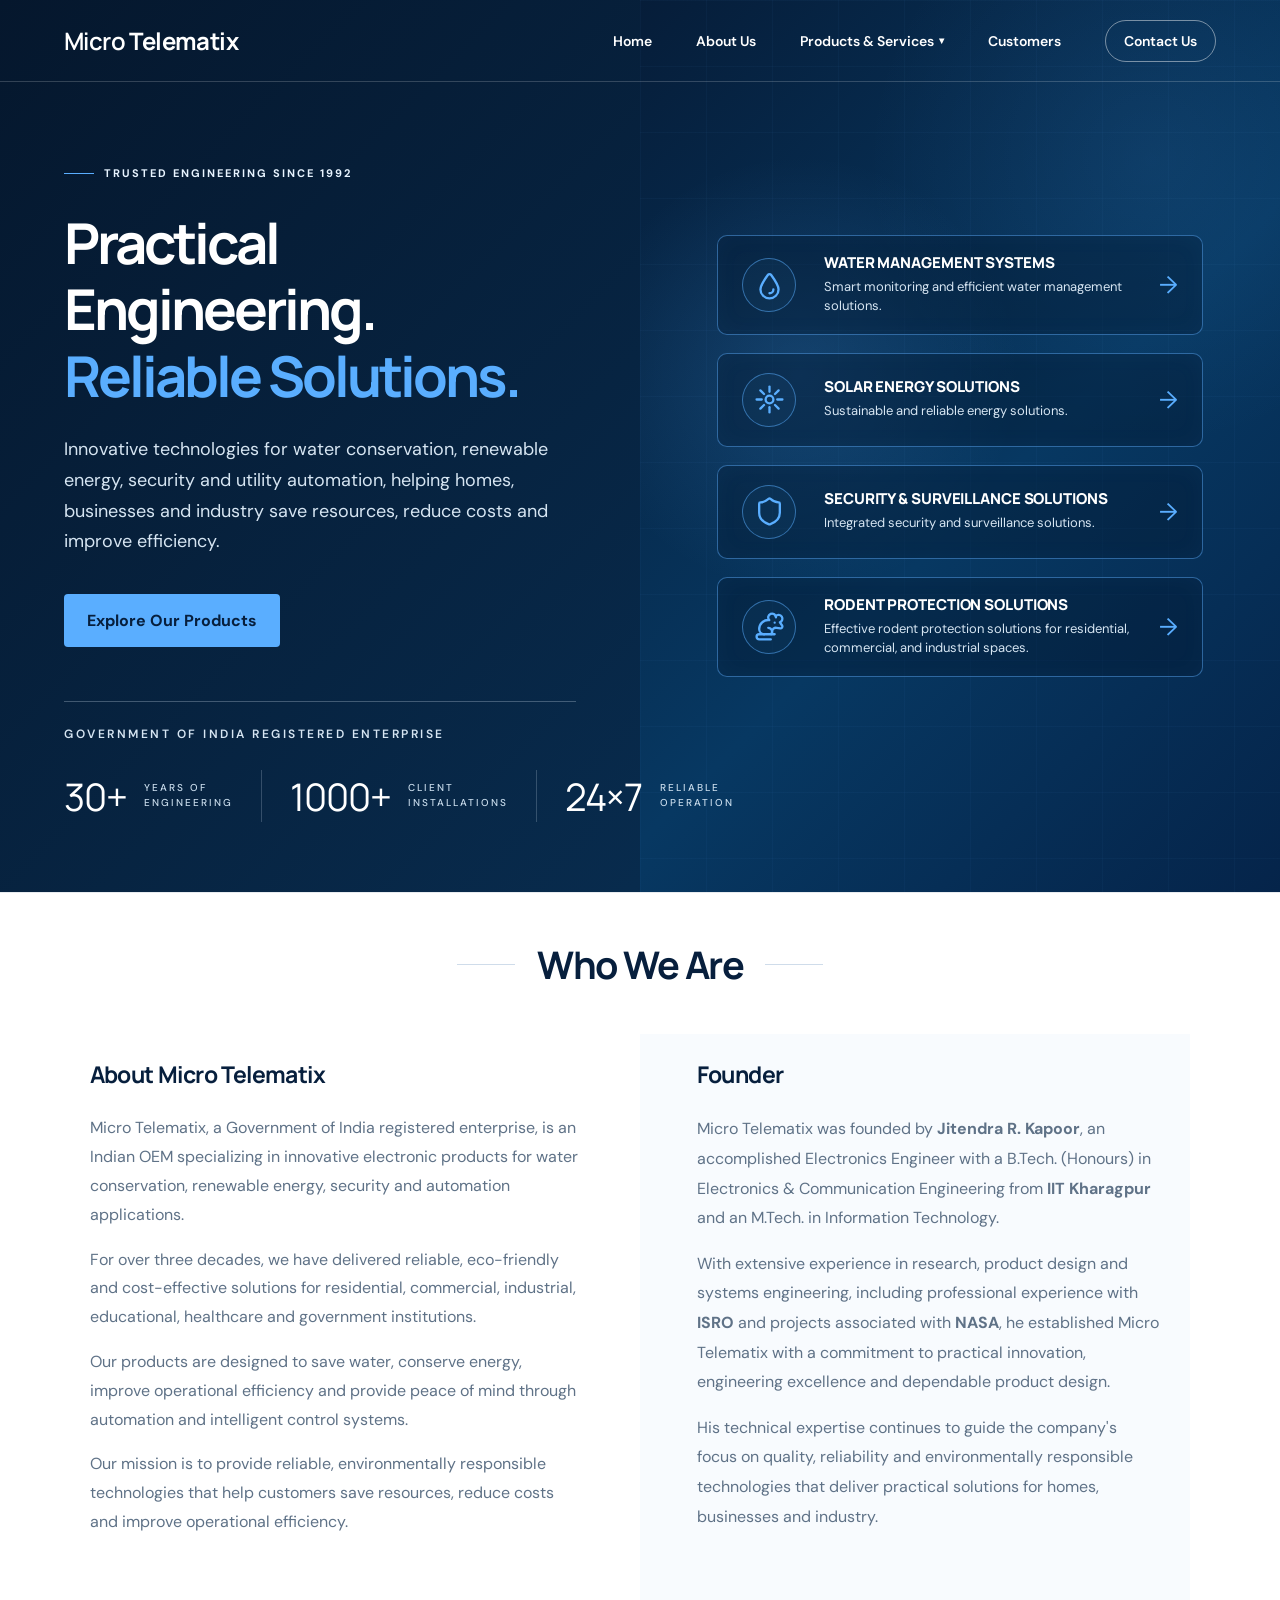
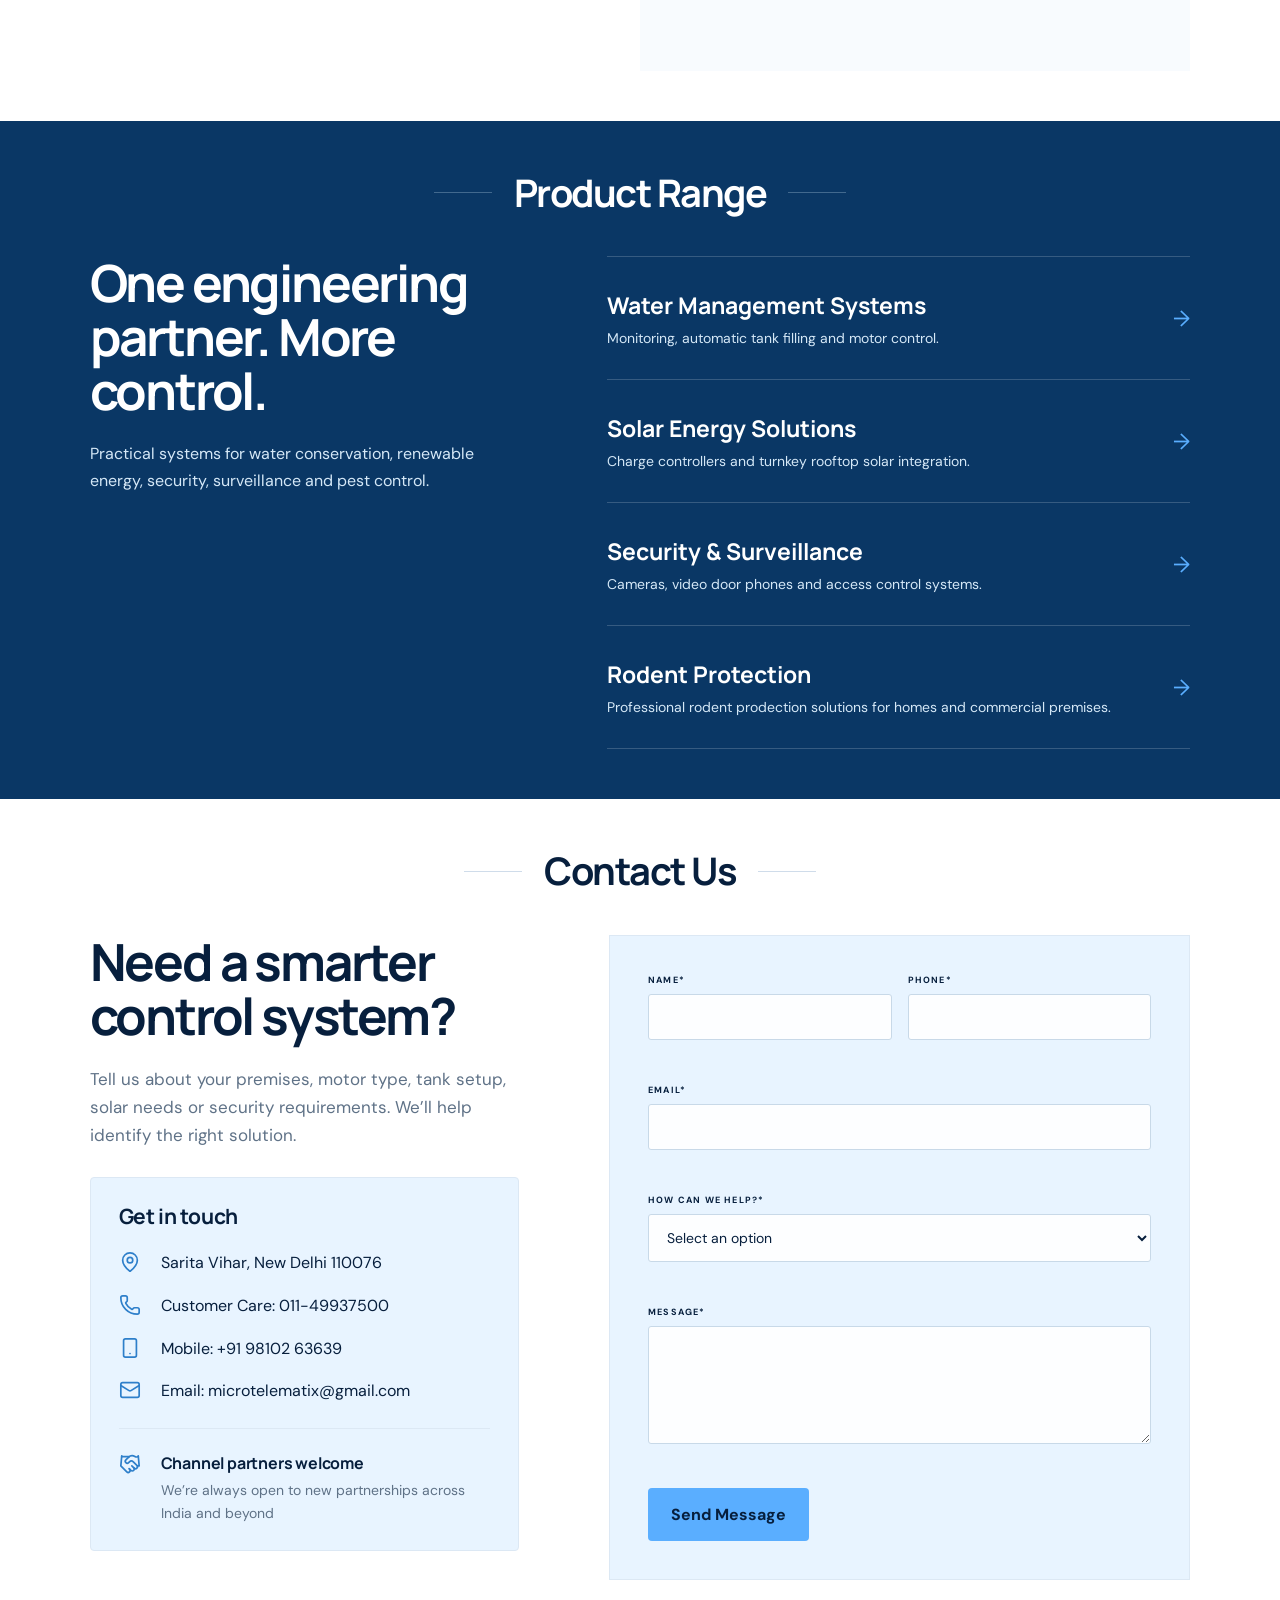
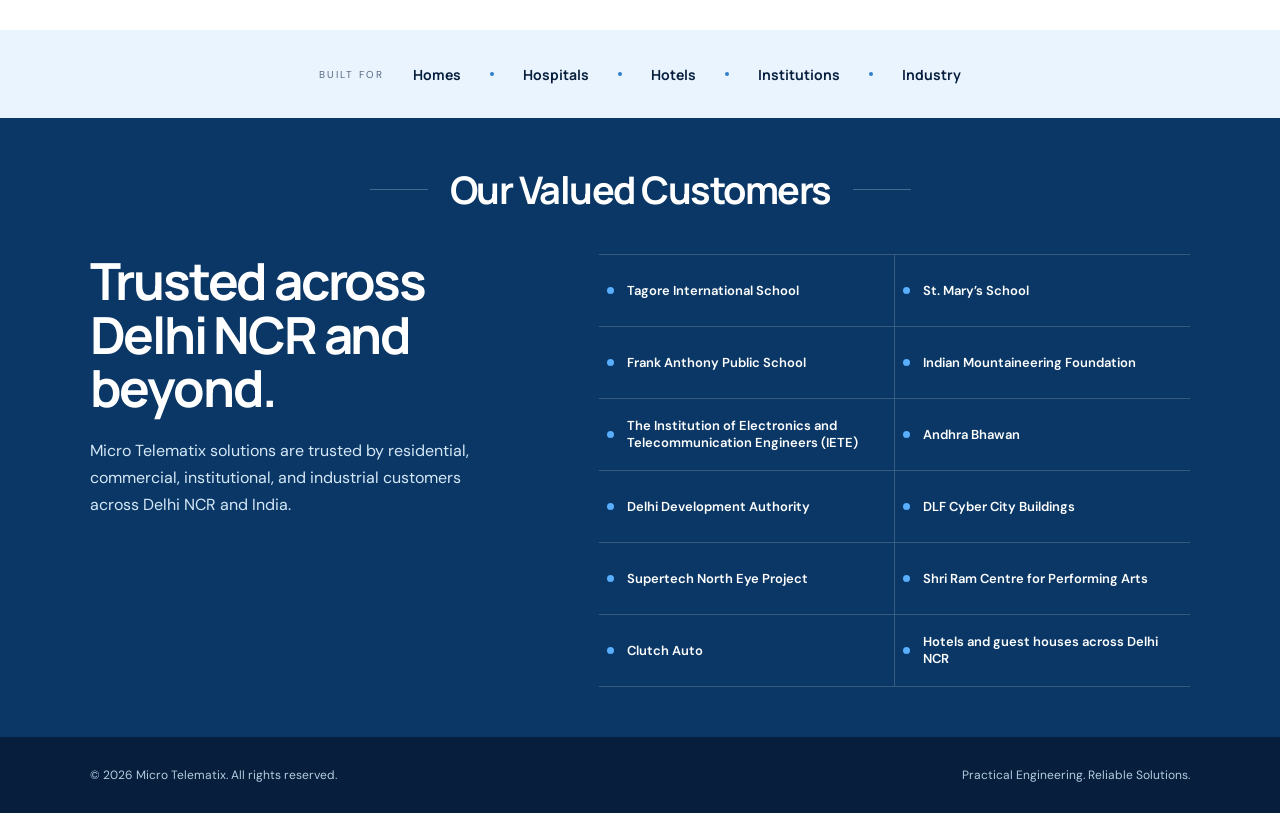
==== commit f3eb5860: "More improvements and optimization" ====
--- a/index.html
+++ b/index.html
@@ -11,30 +11,7 @@
   <link rel="stylesheet" href="styles.css">
 </head>
 <body>
-  <header class="site-header">
-    <a class="brand" href="#home" aria-label="Micro Telematix home">
-      <span>Micro <strong>Telematix</strong></span>
-    </a>
-    <button class="menu-toggle" type="button" aria-label="Open navigation" aria-expanded="false">
-      <span></span><span></span>
-    </button>
-    <nav class="site-nav" aria-label="Main navigation">
-      <a href="#home">Home</a>
-      <a href="#about">About Us</a>
-      <div class="nav-dropdown">
-        <a class="dropdown-trigger" href="#products" aria-haspopup="true">Products &amp; Services <span>▾</span></a>
-        <div class="dropdown-menu" aria-label="Products and services">
-          <a href="water-solutions.html">Water Management</a>
-          <a href="solar-solutions.html">Solar Energy Solutions</a>
-          <a href="security-surveillance.html">Security &amp; Surveillance</a>
-          <a href="pest-control.html">Rodent Protection</a>
-        </div>
-      </div>
-      <a href="#customers">Customers</a>
-      <a class="nav-cta" href="#contact">Contact Us</a>
-    </nav>
-  </header>
-
+  <div id="site-header"></div>
   <main>
     <section class="hero" id="home">
       <div class="hero-content">
@@ -81,11 +58,6 @@
           <b>→</b>
         </a>
       </div>
-    </section>
-
-    <section class="trust-strip">
-      <span>Built for</span>
-      <p>Homes</p><i></i><p>Hospitals</p><i></i><p>Hotels</p><i></i><p>Institutions</p><i></i><p>Industry</p>
     </section>
 
     <section class="about section" id="about">
@@ -180,6 +152,11 @@
       </form>
     </section>
 
+    <section class="trust-strip">
+      <span>Built for</span>
+      <p>Homes</p><i></i><p>Hospitals</p><i></i><p>Hotels</p><i></i><p>Institutions</p><i></i><p>Industry</p>
+    </section>
+
     <section class="customers section" id="customers">
       <div class="section-heading section-heading-light">
         <h2>Our Valued Customers</h2>
@@ -206,13 +183,9 @@
 
   </main>
 
-  <footer>
-    <a class="brand brand-light" href="#home">
-      <span>Micro <strong>Telematix</strong></span>
-    </a>
-    <p>© <span id="year"></span> Micro Telematix</p>
-  </footer>
+  <div id="site-footer"></div>
 
+  <script src="site-components.js"></script>
   <script src="script.js"></script>
 </body>
 </html>
--- a/styles.css
+++ b/styles.css
@@ -499,6 +499,7 @@
 .contact-form .button { border: 0; cursor: pointer; font-size: inherit; }
 footer { padding: 30px 7vw; display: grid; grid-template-columns: 1fr auto; align-items: center; gap: 30px; background: var(--ink); color: white; }
 footer p { margin: 0; color: #b7cce0; font-size: 12px; }
+footer p:first-child { text-align: left; }
 footer p:last-child { text-align: right; }
 
 @media (max-width: 980px) {
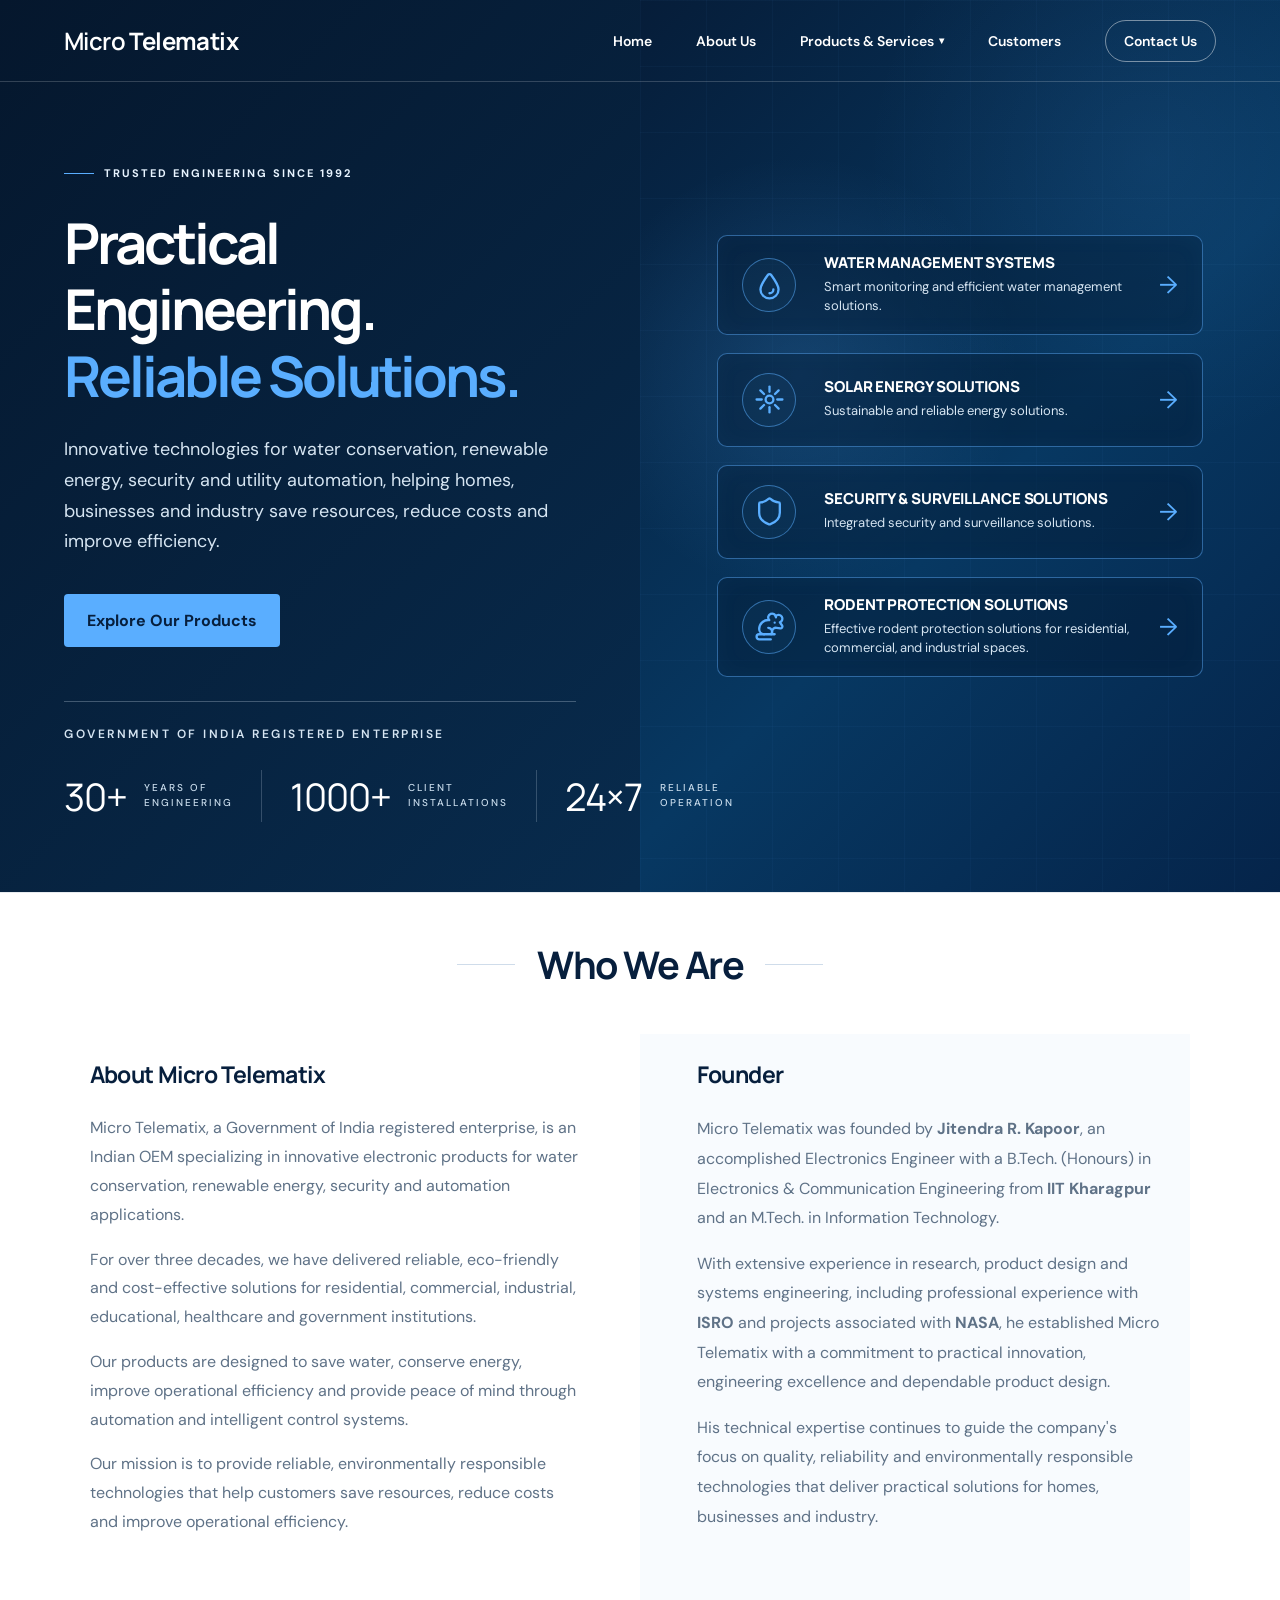
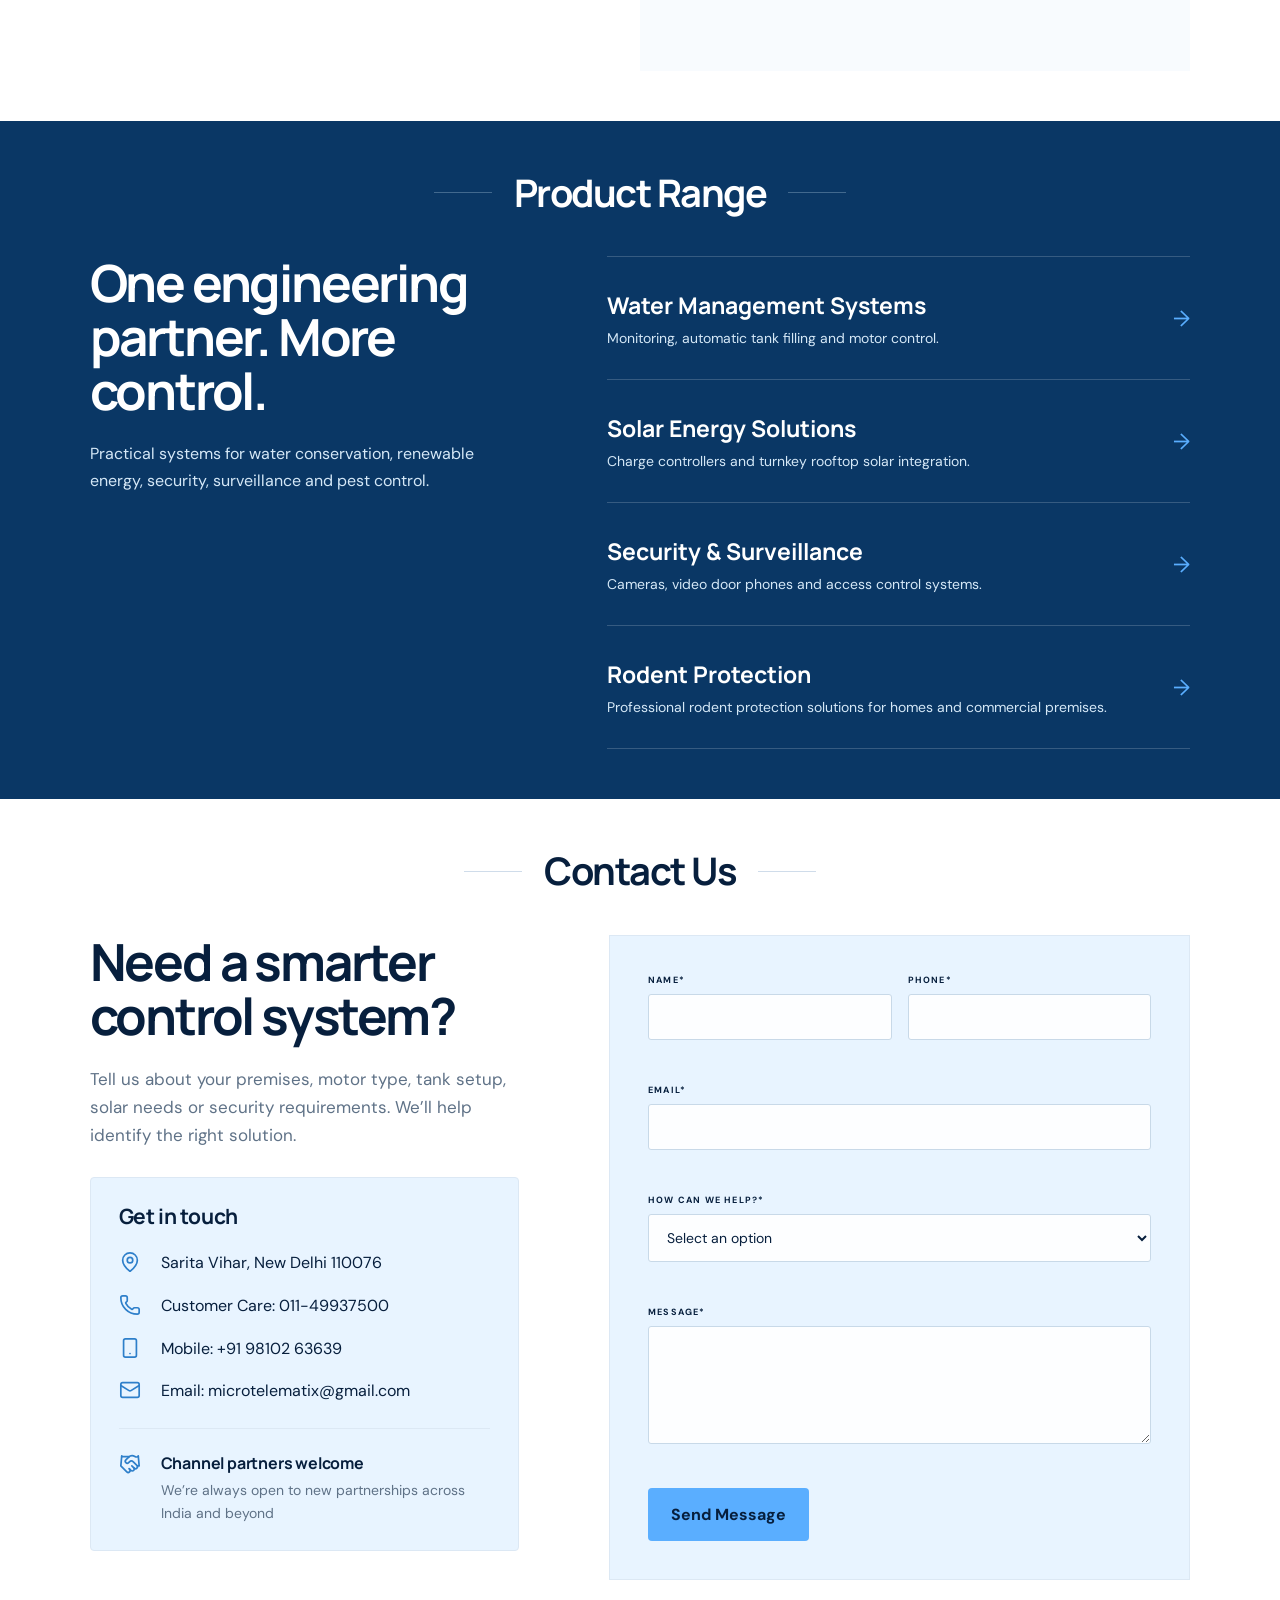
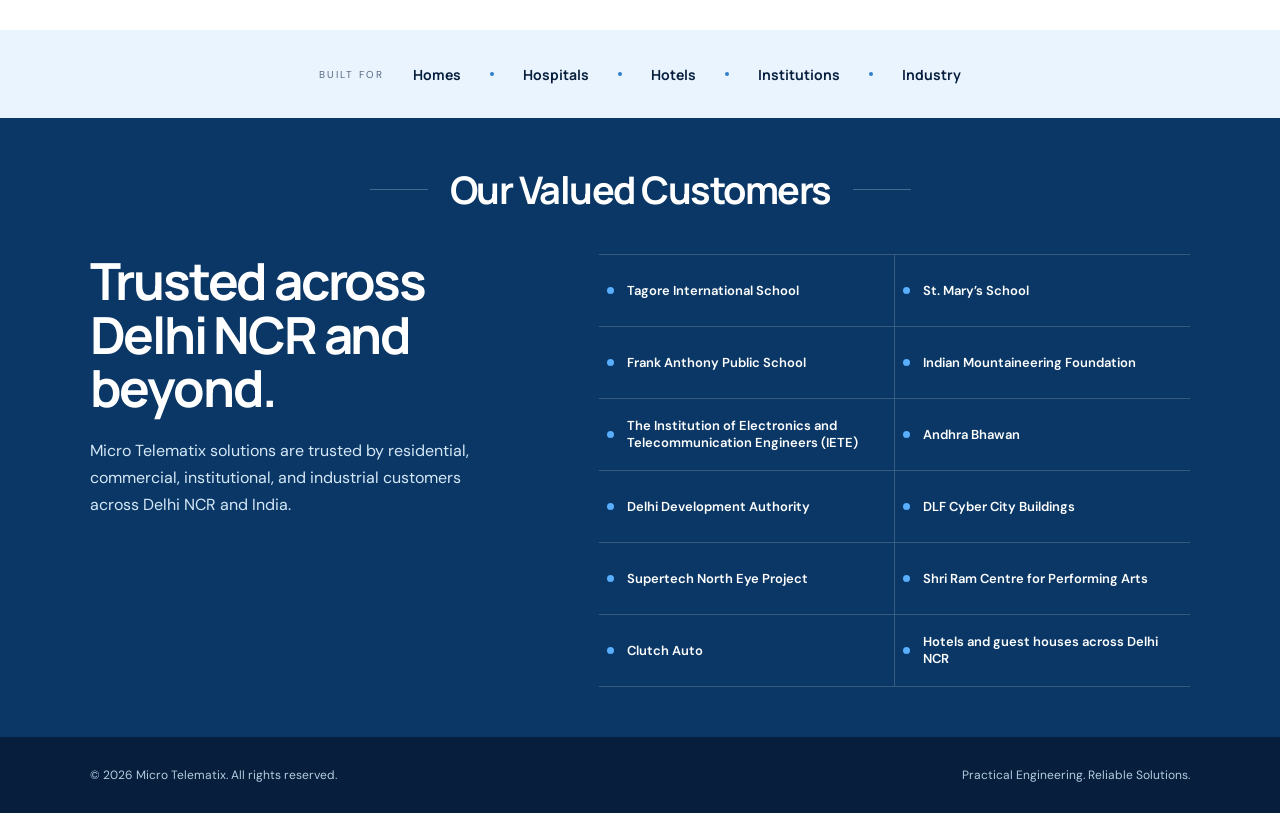
==== commit 228d49c1: "Add Organization/LocalBusiness structured data to the homepage." ====
--- a/index.html
+++ b/index.html
@@ -3,12 +3,57 @@
 <head>
   <meta charset="UTF-8">
   <meta name="viewport" content="width=device-width, initial-scale=1.0">
-  <meta name="description" content="Micro Telematix designs and manufactures reliable water conservation, motor control and solar electronics products.">
-  <title>Micro Telematix | Smart Water & Energy Solutions</title>
+  <meta name="description" 
+    content="Micro Telematix designs and supplies water level controllers, solar solutions, electronic security systems and rodent protection solutions in Delhi NCR, India and Asia.">
+  <title>Micro Telematix | Water Level Automation, Solar Energy, Rodent Protection & Security Solutions</title>
   <link rel="preconnect" href="https://fonts.googleapis.com">
   <link rel="preconnect" href="https://fonts.gstatic.com" crossorigin>
   <link href="https://fonts.googleapis.com/css2?family=DM+Sans:wght@400;500;600;700&family=Manrope:wght@600;700;800&display=swap" rel="stylesheet">
   <link rel="stylesheet" href="styles.css">
+  <link rel="canonical" href="https://microtelematix.com/">
+  <script type="application/ld+json">
+  {
+    "@context": "https://schema.org",
+    "@type": "LocalBusiness",
+    "@id": "https://microtelematix.com/#business",
+    "name": "Micro Telematix",
+    "url": "https://microtelematix.com/",
+    "description": "Micro Telematix is an Indian electronics OEM providing water management, solar energy, security, surveillance and rodent protection solutions.",
+    "email": "microtelematix@gmail.com",
+    "telephone": "+91-9810263639",
+    "address": {
+      "@type": "PostalAddress",
+      "addressLocality": "Sarita Vihar, New Delhi",
+      "addressRegion": "Delhi",
+      "postalCode": "110076",
+      "addressCountry": "IN"
+    },
+    "areaServed": [
+      {
+        "@type": "City",
+        "name": "New Delhi"
+      },
+      {
+        "@type": "AdministrativeArea",
+        "name": "Delhi NCR"
+      },
+      {
+        "@type": "Country",
+        "name": "India"
+      }
+    ],
+    "contactPoint": {
+      "@type": "ContactPoint",
+      "telephone": "+91-9810263639",
+      "contactType": "customer service",
+      "availableLanguage": [
+        "English",
+        "Hindi",
+        "Punjabi"
+      ]
+    }
+  }
+  </script>
 </head>
 <body>
   <div id="site-header"></div>
@@ -93,7 +138,7 @@
         <a href="water-solutions.html"><div><h3>Water Management Systems</h3><p>Monitoring, automatic tank filling and motor control.</p></div><b>→</b></a>
         <a href="solar-solutions.html"><div><h3>Solar Energy Solutions</h3><p>Charge controllers and turnkey rooftop solar integration.</p></div><b>→</b></a>
         <a href="security-surveillance.html"><div><h3>Security & Surveillance</h3><p>Cameras, video door phones and access control systems.</p></div><b>→</b></a>
-        <a href="pest-control.html"><div><h3>Rodent Protection</h3><p>Professional rodent prodection solutions for homes and commercial premises.</p></div><b>→</b></a>
+        <a href="pest-control.html"><div><h3>Rodent Protection</h3><p>Professional rodent protection solutions for homes and commercial premises.</p></div><b>→</b></a>
       </div>
     </section>
 
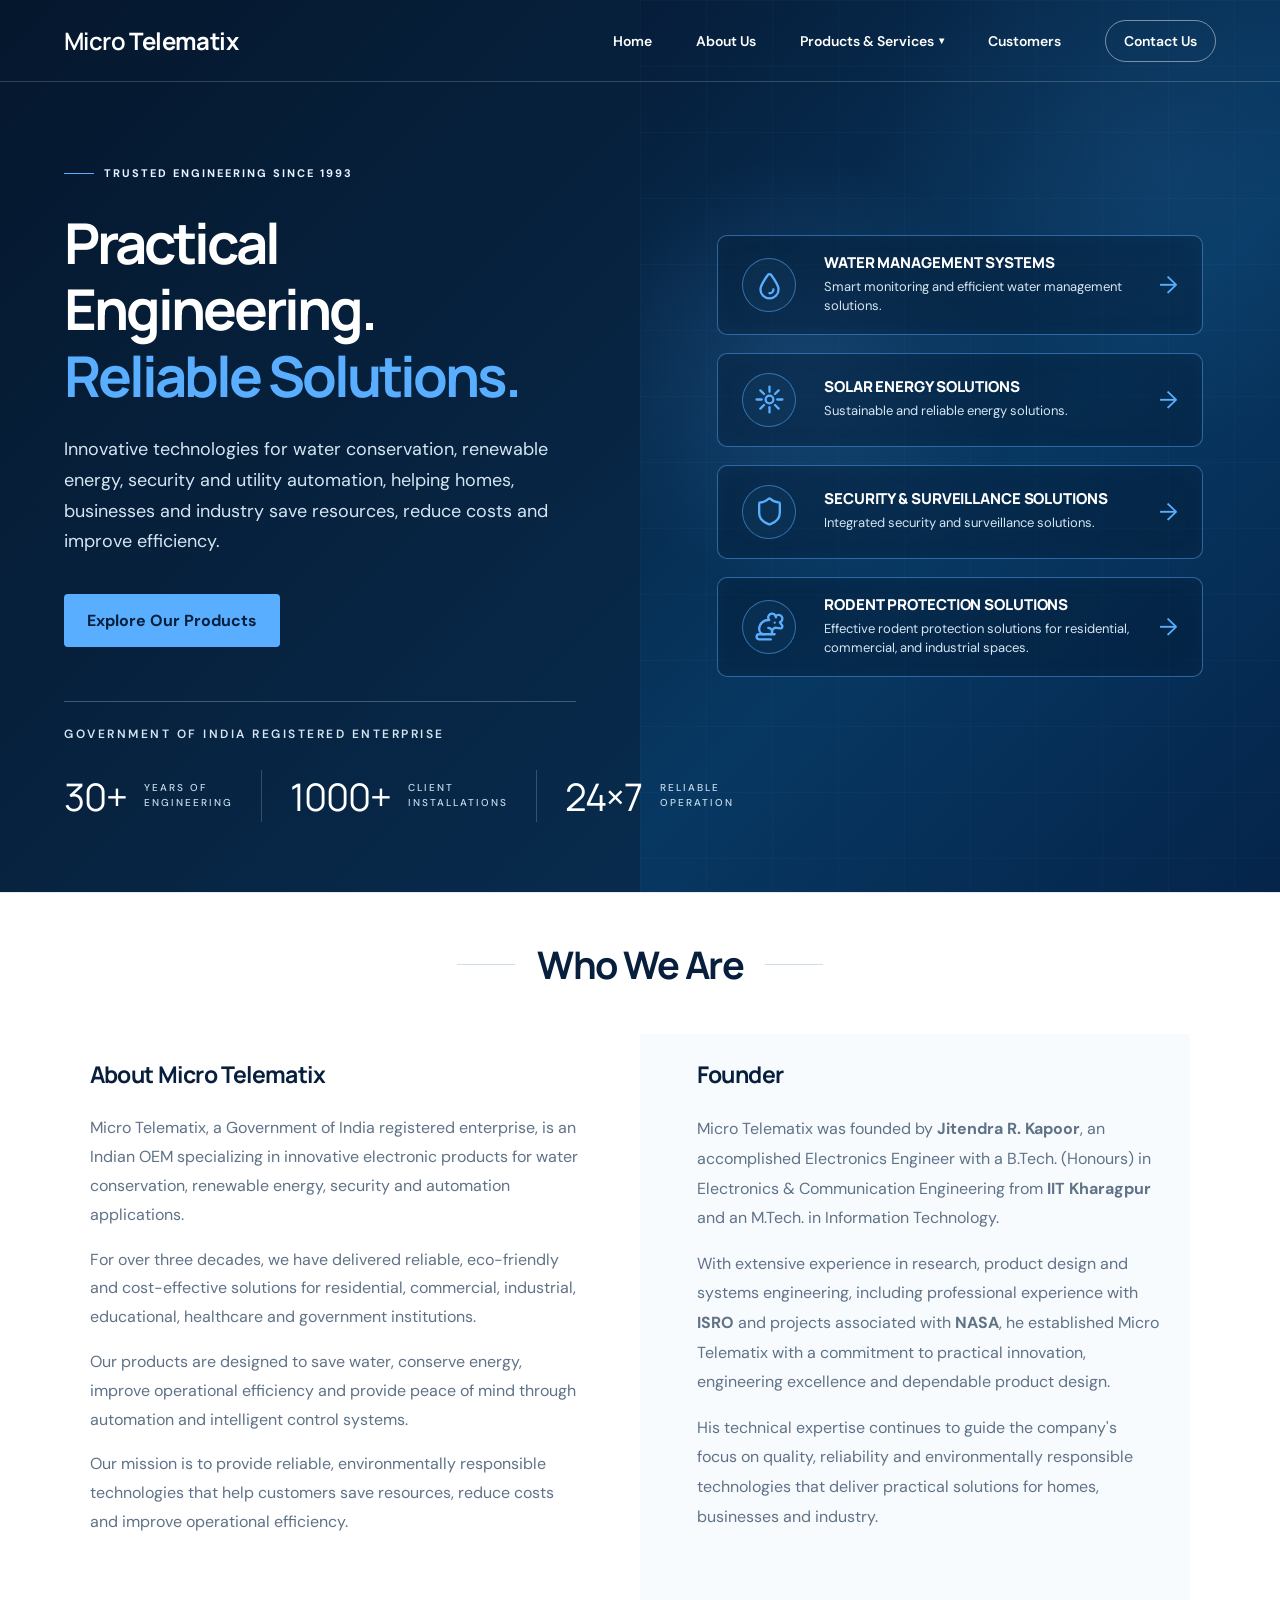
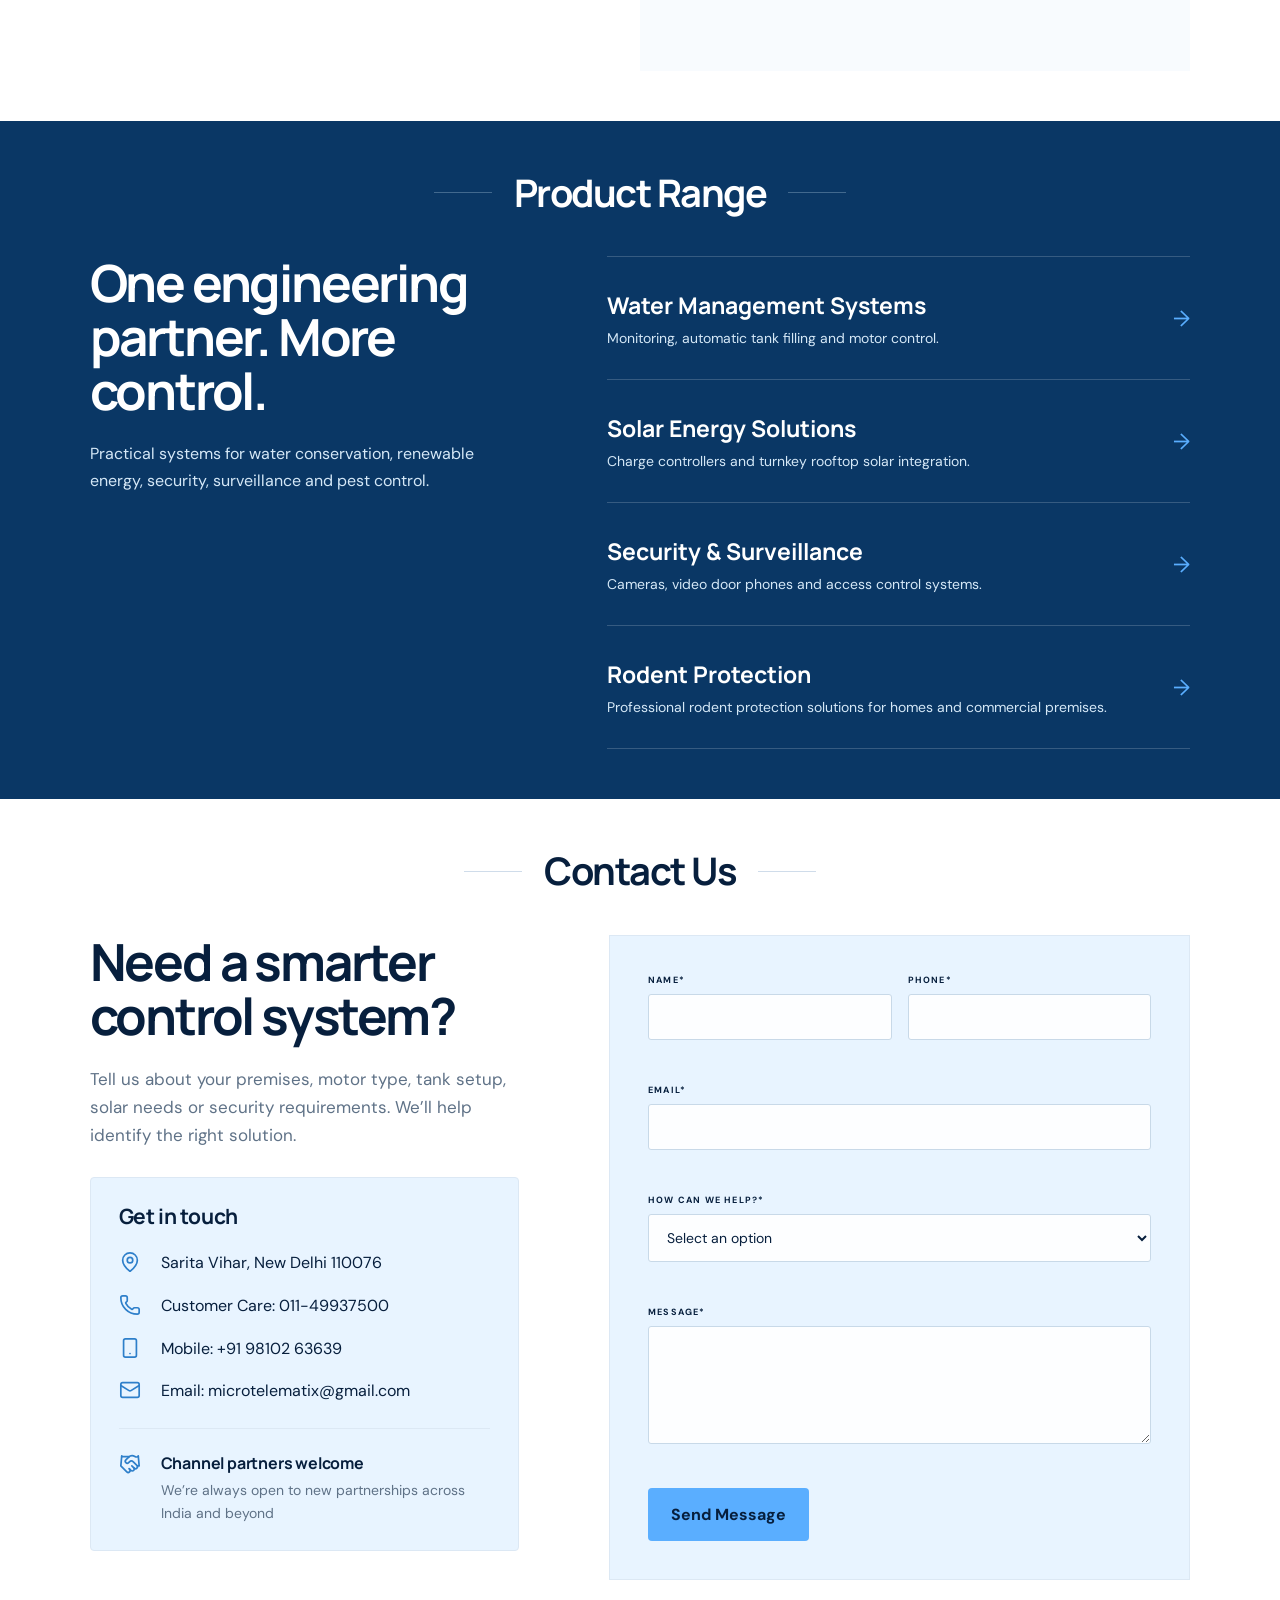
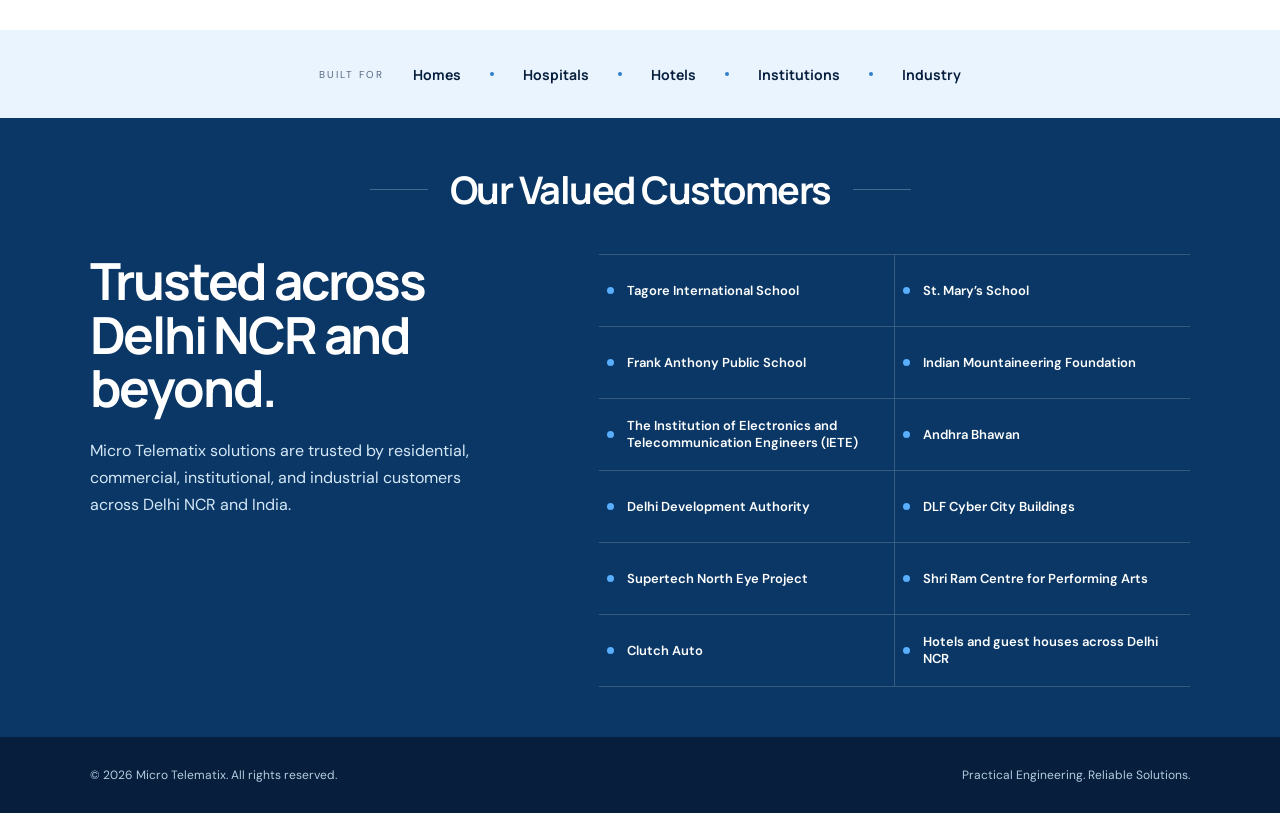
==== commit 4fb7c582: "Better descriptive text for images" ====
--- a/index.html
+++ b/index.html
@@ -60,7 +60,7 @@
   <main>
     <section class="hero" id="home">
       <div class="hero-content">
-        <p class="eyebrow"><span></span> Trusted engineering since 1992</p>
+        <p class="eyebrow"><span></span> Trusted engineering since 1993</p>
         <h1>Practical Engineering.<br><em>Reliable Solutions.</em></h1>
         <p class="hero-copy">Innovative technologies for water conservation, renewable energy, security and utility automation, helping homes, businesses and industry save resources, reduce costs and improve efficiency.</p>
         <div class="hero-actions">
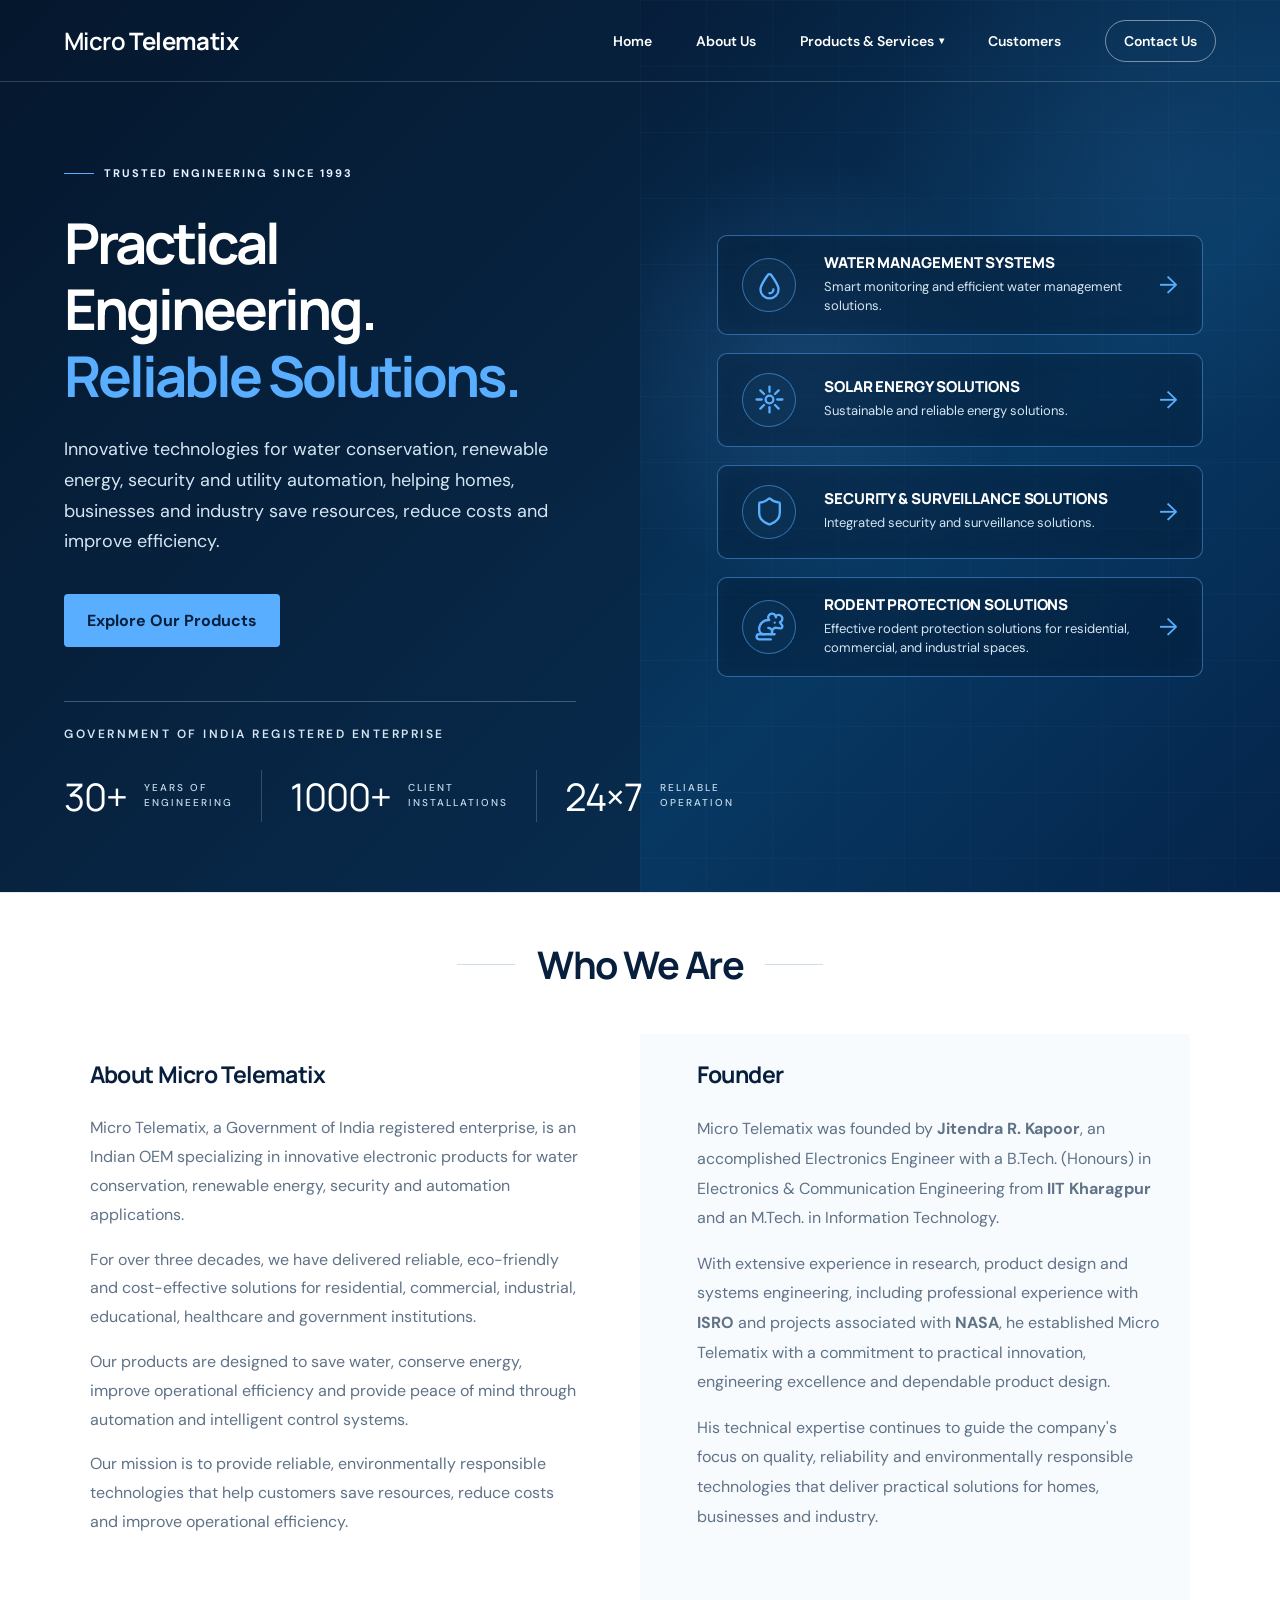
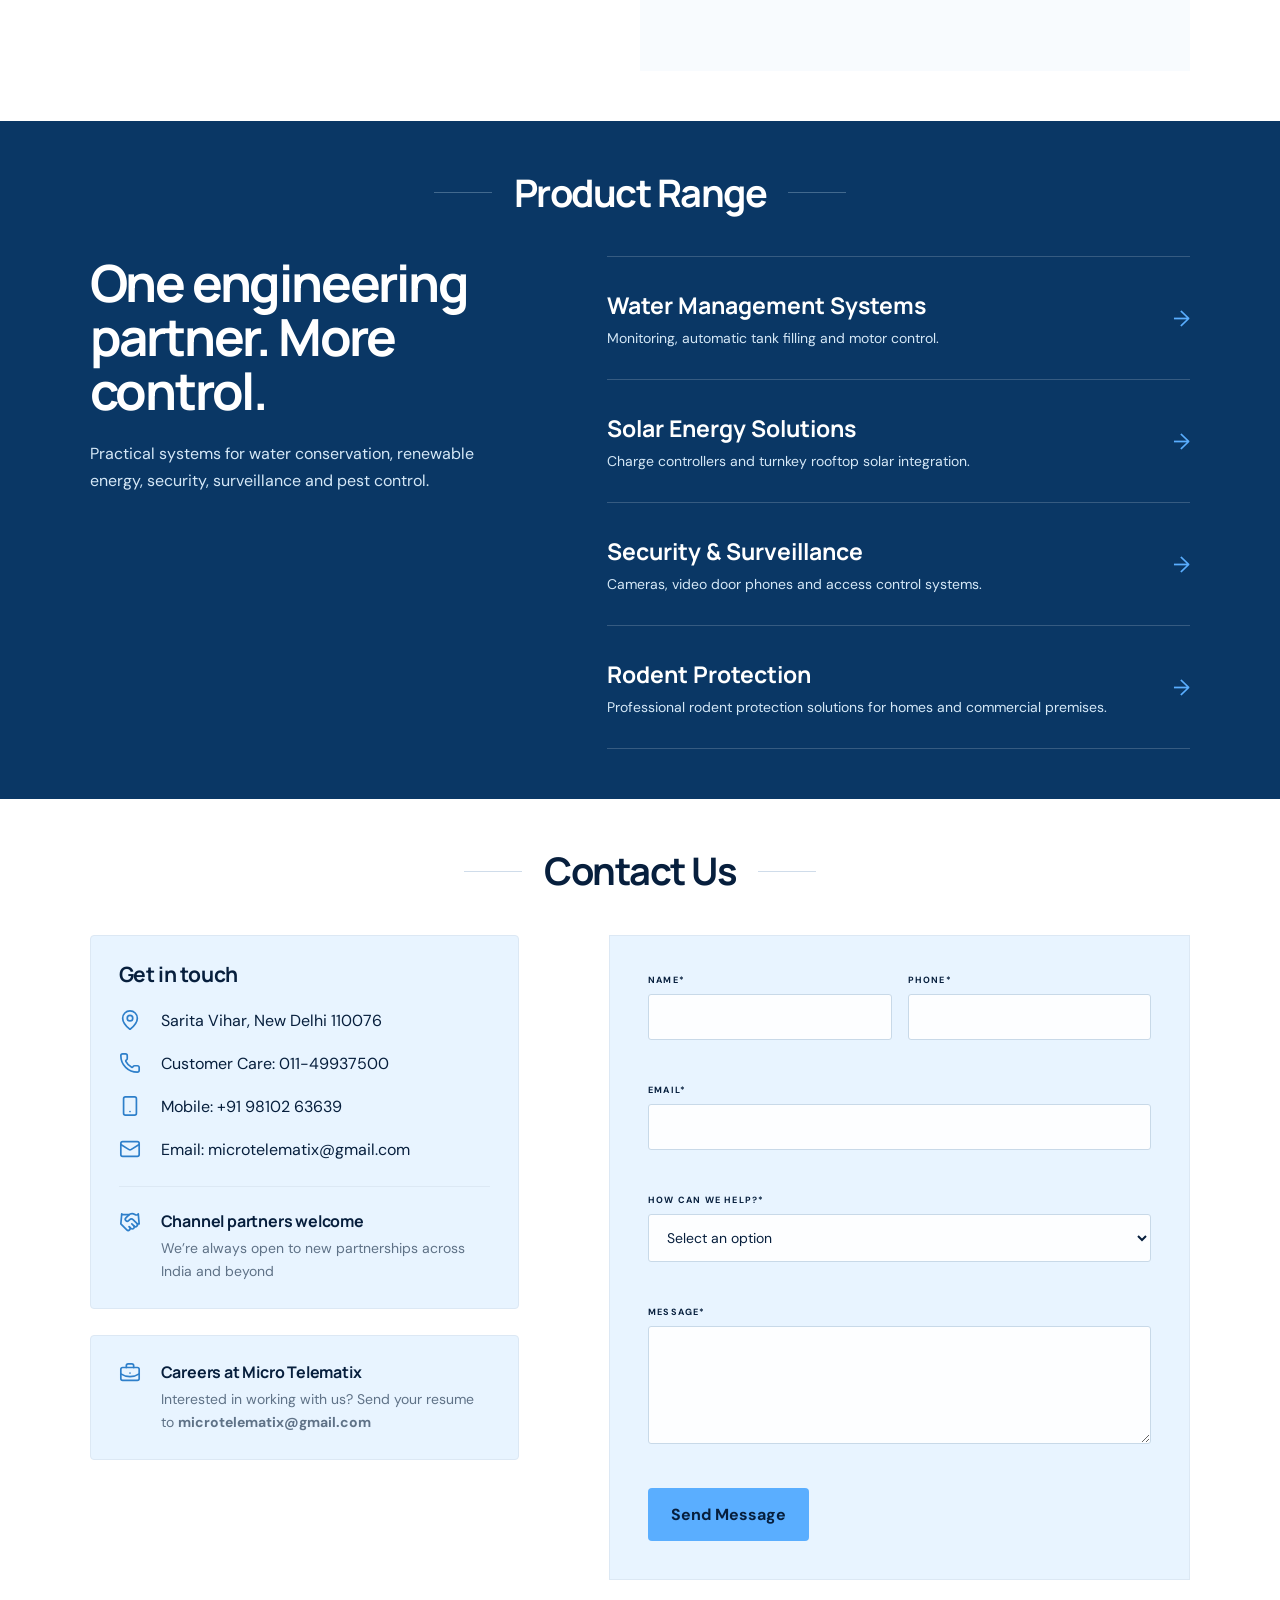
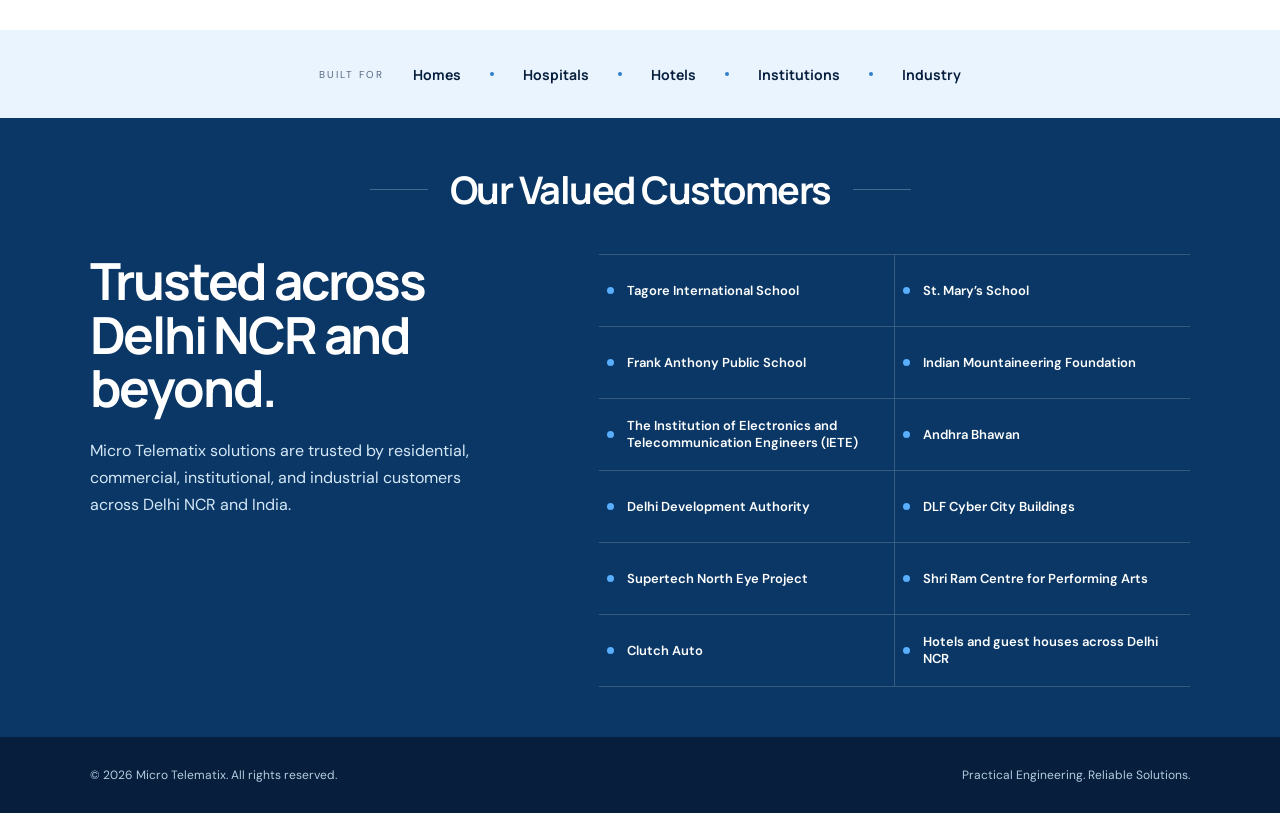
==== commit a65af2b8: "Add career section to home page" ====
--- a/index.html
+++ b/index.html
@@ -147,8 +147,6 @@
         <h2>Contact Us</h2>
       </div>
       <div class="contact-copy">
-        <h2>Need a smarter control system?</h2>
-        <p>Tell us about your premises, motor type, tank setup, solar needs or security requirements. We’ll help identify the right solution.</p>
         <div class="contact-info-card">
           <h3>Get in touch</h3>
           <div class="contact-rows">
@@ -166,6 +164,15 @@
             </div>
           </div>
         </div>
+        <div class="contact-info-career-card">
+          <div class="contact-partner">
+            <svg class="lucide-icon" viewBox="0 0 24 24" aria-hidden="true"><path d="M12 12h.01"></path><path d="M16 6V4a2 2 0 0 0-2-2h-4a2 2 0 0 0-2 2v2"></path><path d="M22 13a18.15 18.15 0 0 1-20 0"></path><rect width="20" height="14" x="2" y="6" rx="2"></rect></svg>
+            <div>
+              <h4>Careers at Micro Telematix</h4>
+              <p>Interested in working with us? Send your resume to <b>microtelematix@gmail.com</b></p>
+            </div>
+          </div>
+        </div>
       </div>
       <form class="contact-form" action="https://api.web3forms.com/submit" method="POST" novalidate>
         <input type="hidden" name="access_key" value="400d9bea-aa05-4af8-a674-e8eb650a8ede">
--- a/styles.css
+++ b/styles.css
@@ -472,8 +472,9 @@
 .contact > .section-heading { grid-column: 1 / -1; margin-bottom: 0; }
 .contact-copy h2 { max-width: 520px; margin-bottom: 22px; font-size: clamp(34px, 4vw, 52px); letter-spacing: -2.2px; }
 .contact-copy > p:not(.section-kicker) { max-width: 500px; font-size: 17px; line-height: 1.65; margin-bottom: 28px; color: var(--ink-soft); }
-.contact-info-card { max-width: 460px; padding: 26px 28px; border: 1px solid var(--border-light); border-radius: 4px; background: var(--mint); box-shadow: none; }
+.contact-info-card { padding: 26px 28px; border: 1px solid var(--border-light); border-radius: 4px; background: var(--mint); box-shadow: none; }
 .contact-info-card h3 { margin: 0 0 22px; color: var(--ink); font-size: 21px; line-height: 1.2; letter-spacing: -.3px; }
+.contact-info-career-card { margin-top: 26px; padding: 26px 28px; border: 1px solid var(--border-light); border-radius: 4px; background: var(--mint); box-shadow: none; }
 .contact-rows { display: grid; gap: 18px; }
 .contact-row { display: grid; grid-template-columns: 28px 1fr; gap: 14px; align-items: start; margin: 0; color: var(--ink); font-size: 16px; line-height: 1.55; }
 .contact-row .lucide-icon, .contact-partner .lucide-icon { width: 22px; height: 22px; color: var(--green); stroke-width: 1.85; }
@@ -482,6 +483,7 @@
 .contact-partner { display: grid; grid-template-columns: 28px 1fr; gap: 14px; align-items: start; }
 .contact-partner h4 { margin: 0 0 6px; color: var(--ink); font: 700 16px/1.25 var(--display); letter-spacing: -.2px; }
 .contact-partner p { margin: 0; color: var(--ink-soft); font-size: 14px; line-height: 1.6; }
+.contact-careers-email { display: inline-block; margin-top: 2px; color: var(--primary); border-bottom: 1px solid currentColor; font-size: 14px; line-height: 1.6; font-weight: 600; }
 .phone-link { display: block; width: fit-content; margin: 14px 0 0; color: var(--green-dark); border-bottom: 1px solid rgba(22,58,95,.42); font-weight: 700; }
 .phone-link:first-child { margin-top: 0; }
 .contact address { max-width: 390px; margin-top: 22px; color: var(--ink-soft); font-size: 14px; font-style: normal; line-height: 1.65; }
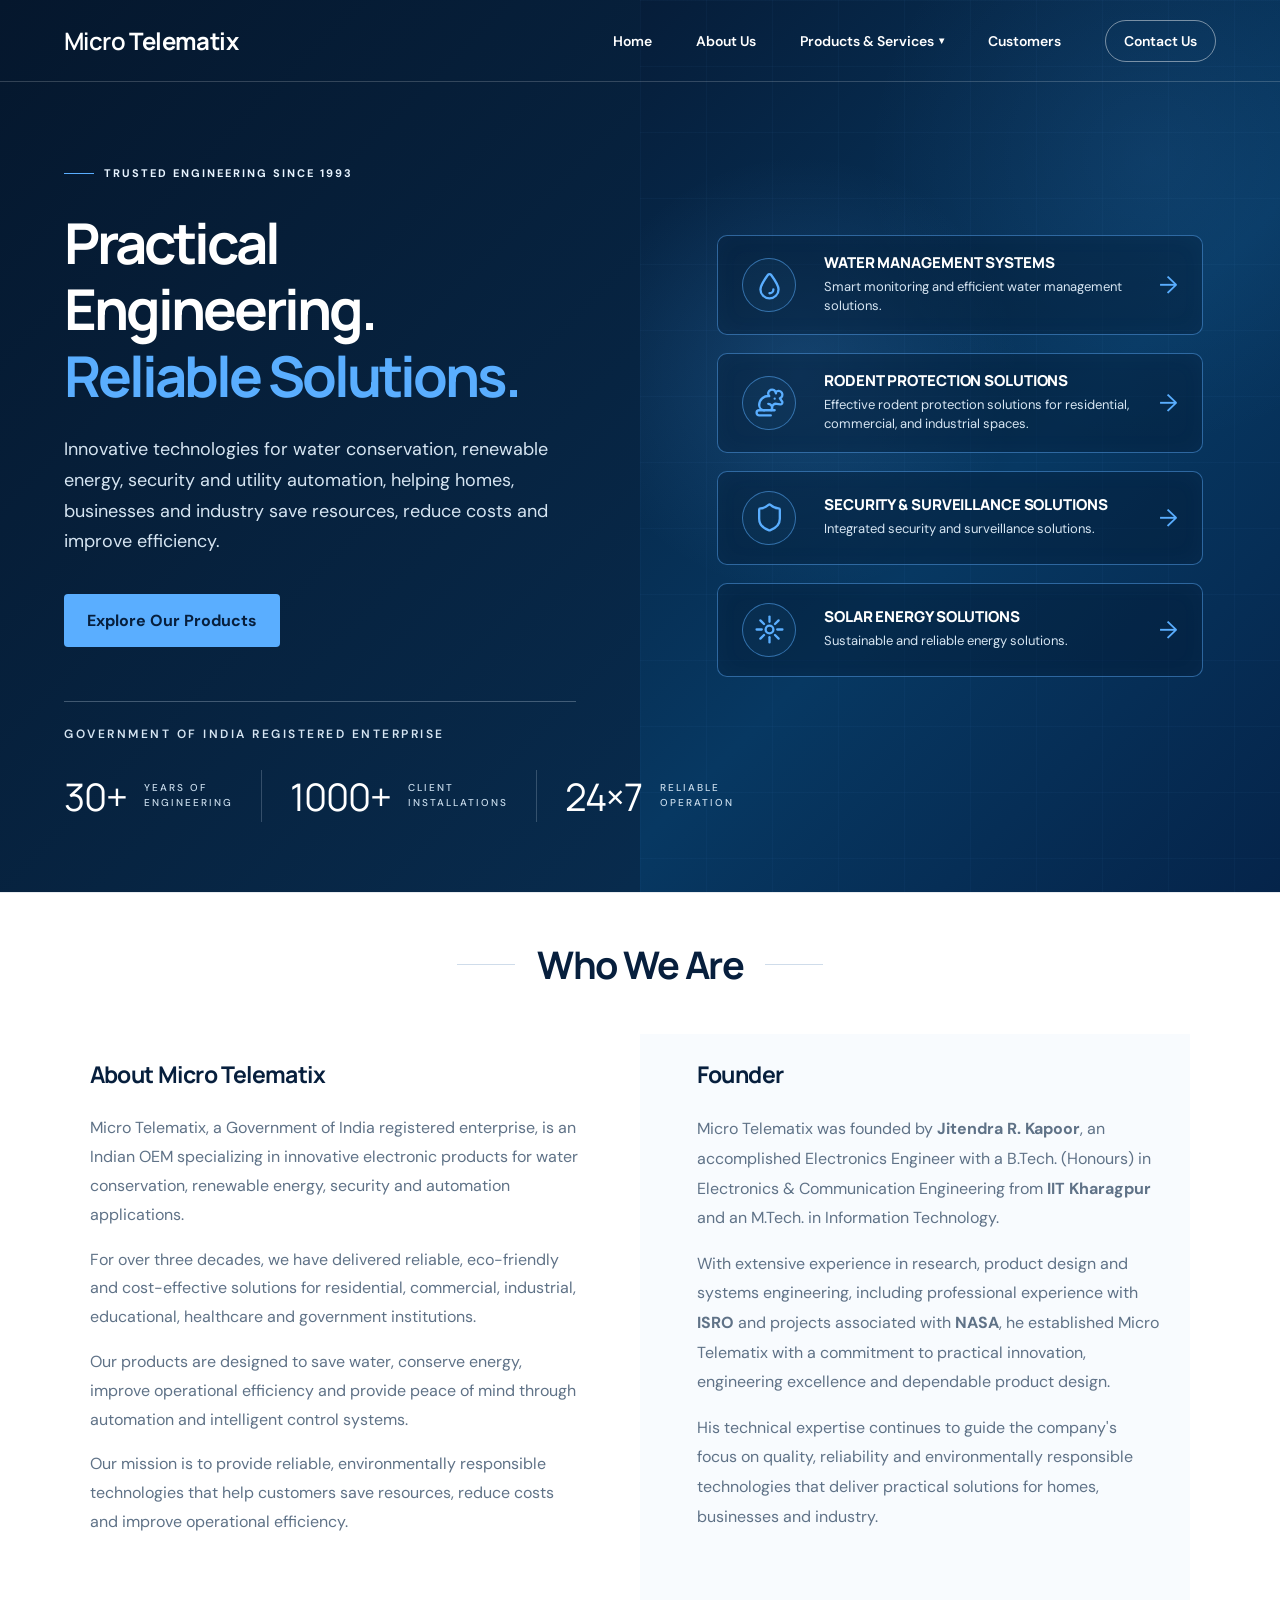
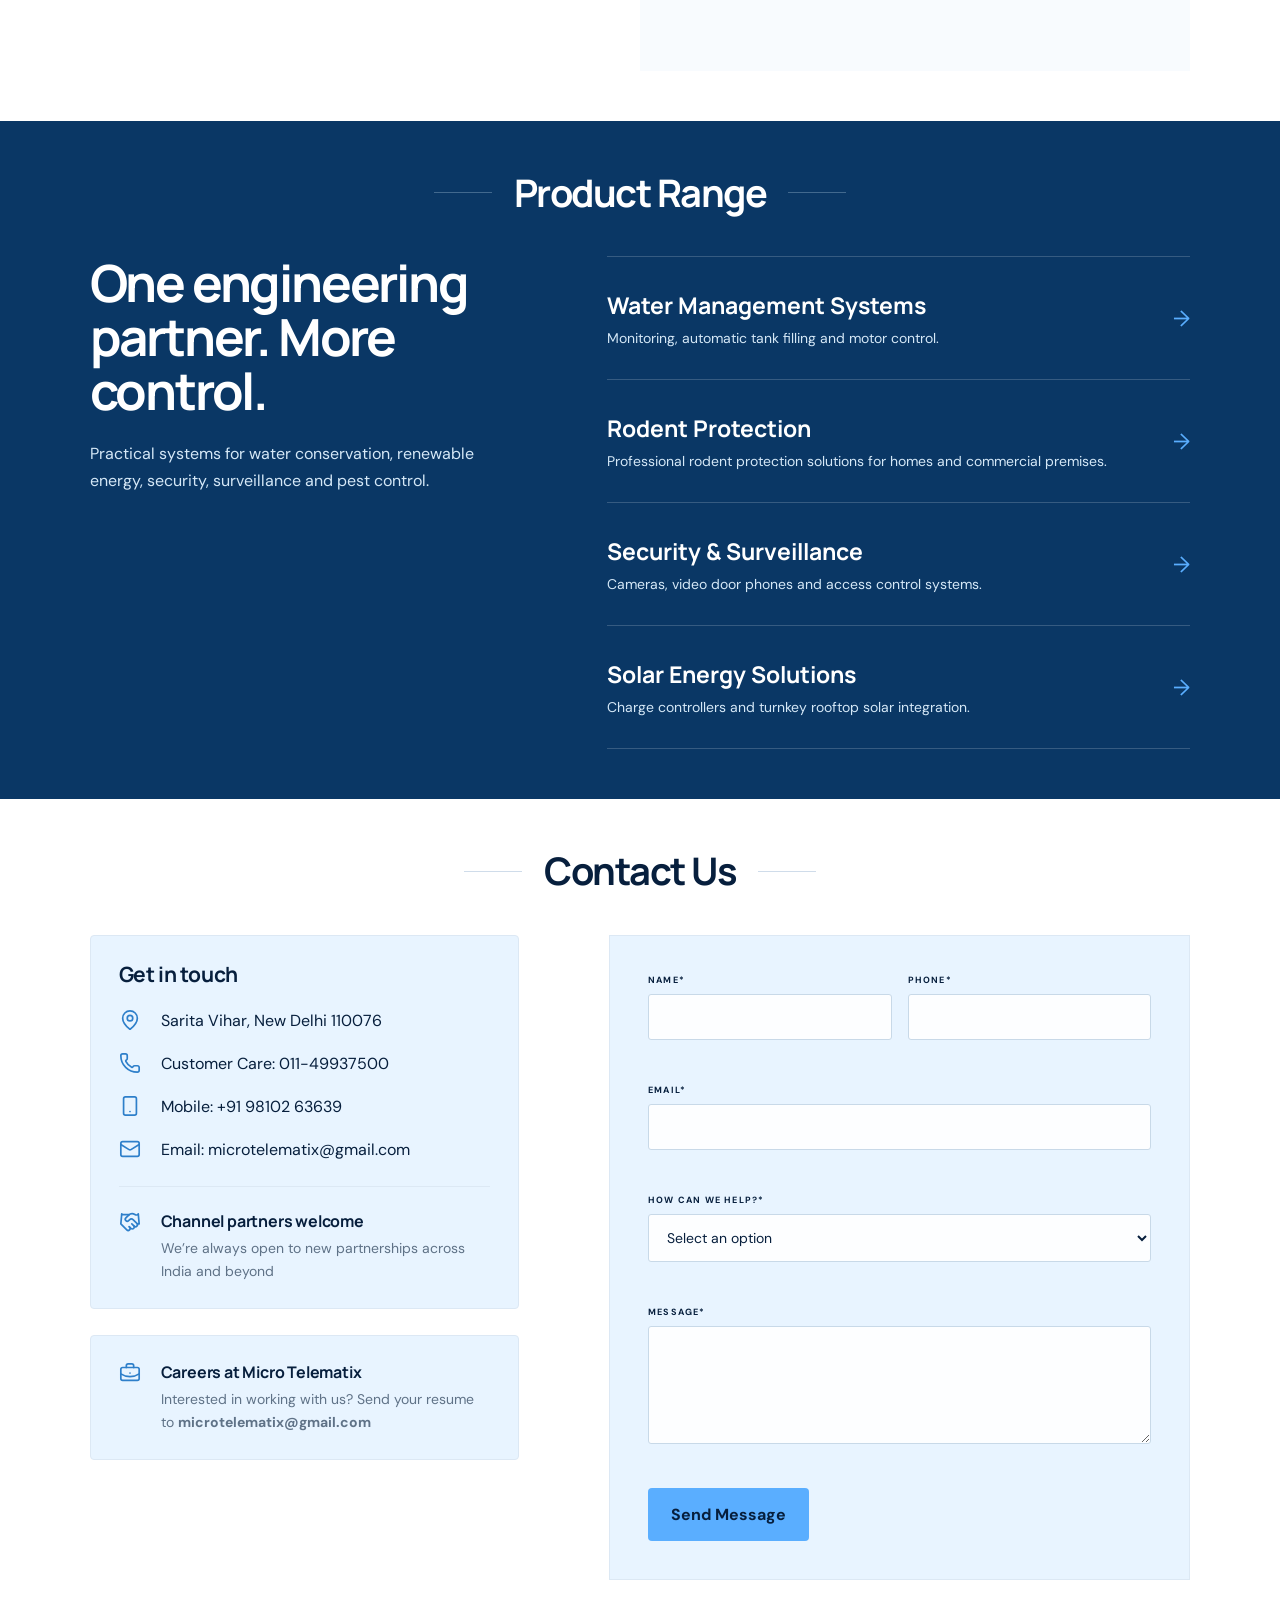
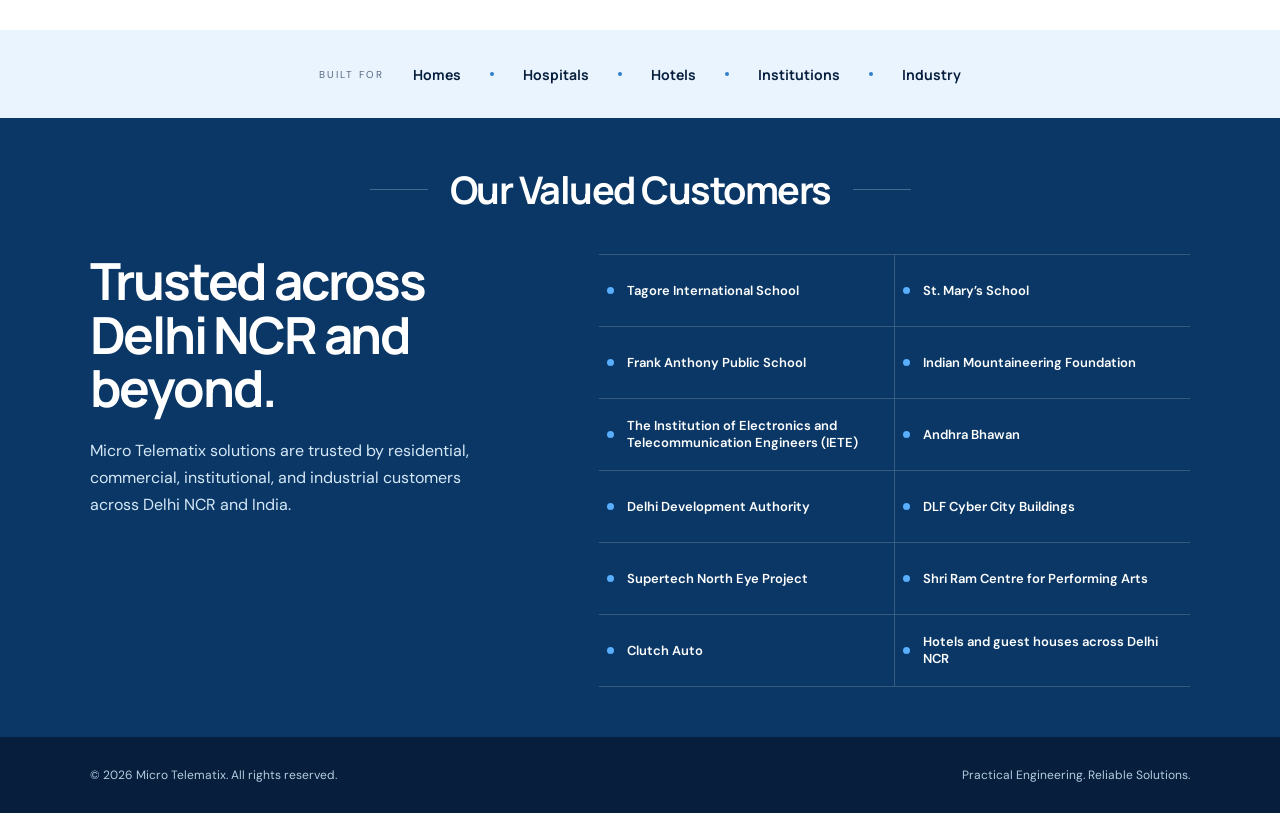
==== commit dde13b43: "Change navigation and move section in rodent protection page" ====
--- a/index.html
+++ b/index.html
@@ -81,11 +81,11 @@
           <span class="solution-copy"><strong>Water Management Systems</strong><small>Smart monitoring and efficient water management solutions.</small></span>
           <b>→</b>
         </a>
-        <a class="solution-box box-solar" href="solar-solutions.html">
-          <span class="box-icon" aria-hidden="true">
-            <svg class="lucide-icon" viewBox="0 0 24 24"><path d="M12 2v4"></path><path d="M12 18v4"></path><path d="m4.93 4.93 2.83 2.83"></path><path d="m16.24 16.24 2.83 2.83"></path><path d="M2 12h4"></path><path d="M18 12h4"></path><path d="m4.93 19.07 2.83-2.83"></path><path d="m16.24 7.76 2.83-2.83"></path><circle cx="12" cy="12" r="3"></circle></svg>
-          </span>
-          <span class="solution-copy"><strong>Solar Energy Solutions</strong><small>Sustainable and reliable energy solutions.</small></span>
+        <a class="solution-box box-automation" href="pest-control.html">
+          <span class="box-icon" aria-hidden="true">
+            <svg class="lucide-icon" viewBox="0 0 24 24"><path d="M13 22H4a2 2 0 0 1 0-4h12"></path><path d="M13.236 18a3 3 0 0 0-2.2-5"></path><path d="M16 9h.01"></path><path d="M16.82 3.94a3 3 0 1 1 3.237 4.868l1.815 2.587a1.5 1.5 0 0 1-1.5 2.1l-2.872-.453a3 3 0 0 0-3.5 3"></path><path d="M17 4.988a3 3 0 1 0-5.2 2.052A7 7 0 0 0 4 14.015 4 4 0 0 0 8 18"></path></svg>
+          </span>
+          <span class="solution-copy"><strong>Rodent Protection Solutions</strong><small>Effective rodent protection solutions for residential, commercial, and industrial spaces.</small></span>
           <b>→</b>
         </a>
         <a class="solution-box box-security" href="security-surveillance.html">
@@ -95,13 +95,13 @@
           <span class="solution-copy"><strong>Security &amp; Surveillance Solutions</strong><small>Integrated security and surveillance solutions.</small></span>
           <b>→</b>
         </a>
-        <a class="solution-box box-automation" href="pest-control.html">
-          <span class="box-icon" aria-hidden="true">
-            <svg class="lucide-icon" viewBox="0 0 24 24"><path d="M13 22H4a2 2 0 0 1 0-4h12"></path><path d="M13.236 18a3 3 0 0 0-2.2-5"></path><path d="M16 9h.01"></path><path d="M16.82 3.94a3 3 0 1 1 3.237 4.868l1.815 2.587a1.5 1.5 0 0 1-1.5 2.1l-2.872-.453a3 3 0 0 0-3.5 3"></path><path d="M17 4.988a3 3 0 1 0-5.2 2.052A7 7 0 0 0 4 14.015 4 4 0 0 0 8 18"></path></svg>
-          </span>
-          <span class="solution-copy"><strong>Rodent Protection Solutions</strong><small>Effective rodent protection solutions for residential, commercial, and industrial spaces.</small></span>
-          <b>→</b>
-        </a>
+        <a class="solution-box box-solar" href="solar-solutions.html">
+          <span class="box-icon" aria-hidden="true">
+            <svg class="lucide-icon" viewBox="0 0 24 24"><path d="M12 2v4"></path><path d="M12 18v4"></path><path d="m4.93 4.93 2.83 2.83"></path><path d="m16.24 16.24 2.83 2.83"></path><path d="M2 12h4"></path><path d="M18 12h4"></path><path d="m4.93 19.07 2.83-2.83"></path><path d="m16.24 7.76 2.83-2.83"></path><circle cx="12" cy="12" r="3"></circle></svg>
+          </span>
+          <span class="solution-copy"><strong>Solar Energy Solutions</strong><small>Sustainable and reliable energy solutions.</small></span>
+          <b>→</b>
+        </a>      
       </div>
     </section>
 
@@ -136,9 +136,9 @@
       </div>
       <div class="expertise-list">
         <a href="water-solutions.html"><div><h3>Water Management Systems</h3><p>Monitoring, automatic tank filling and motor control.</p></div><b>→</b></a>
+        <a href="pest-control.html"><div><h3>Rodent Protection</h3><p>Professional rodent protection solutions for homes and commercial premises.</p></div><b>→</b></a>
+        <a href="security-surveillance.html"><div><h3>Security & Surveillance</h3><p>Cameras, video door phones and access control systems.</p></div><b>→</b></a>
         <a href="solar-solutions.html"><div><h3>Solar Energy Solutions</h3><p>Charge controllers and turnkey rooftop solar integration.</p></div><b>→</b></a>
-        <a href="security-surveillance.html"><div><h3>Security & Surveillance</h3><p>Cameras, video door phones and access control systems.</p></div><b>→</b></a>
-        <a href="pest-control.html"><div><h3>Rodent Protection</h3><p>Professional rodent protection solutions for homes and commercial premises.</p></div><b>→</b></a>
       </div>
     </section>
 
